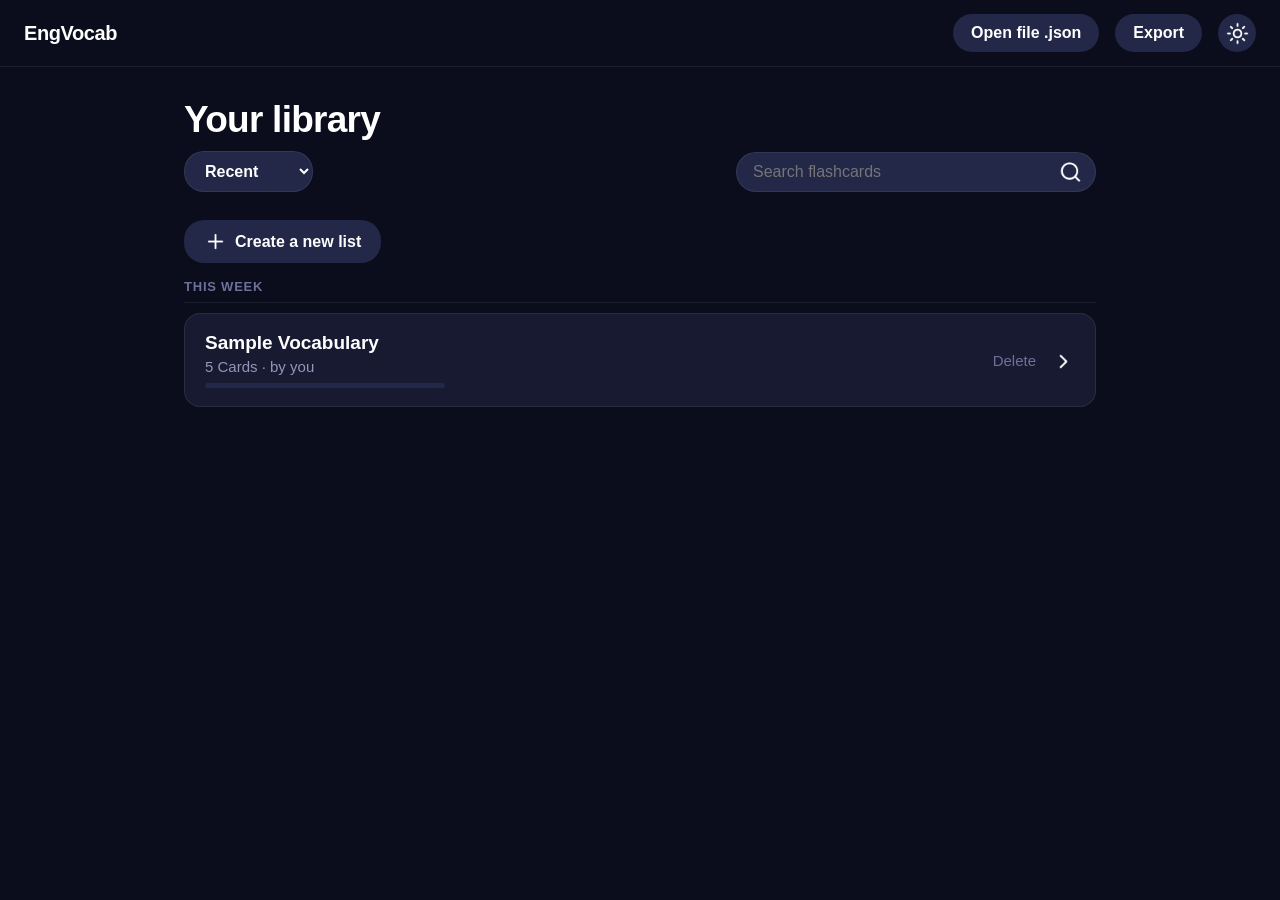
==== index.html @ 564b1016 "no change" ====
<!DOCTYPE html>
<html lang="en">

<head>
    <meta charset="UTF-8">
    <meta name="viewport" content="width=device-width, initial-scale=1.0">
    <link rel="icon" type="image/png" href="./img/icon/icon-512.png">
    <title>EngVocab</title>

    <link rel="preconnect" href="./font/font-times-new-roman.ttf">
    <link rel="preconnect" href="./font/font-times-new-roman.ttf" crossorigin>
    <link href="./font/font-times-new-roman.ttf" rel="stylesheet">

    <link rel="stylesheet" href="style.css">
</head>

<body>

    <div id="app"></div>

    <!-- Core: data, file storage, progress/streak, TTS, shared helpers -->
    <script src="js/state.js"></script>
    <script src="js/theme.js"></script>
    <script src="js/filesync.js"></script>
    <script src="js/progress.js"></script>
    <script src="js/helpers.js"></script>

    <!-- Views: home.js also holds the shared top nav / render dispatcher used by every page -->
    <script src="js/views/home.js"></script>

    <!-- App bootstrap (must load last) -->
    <script>window.DEFAULT_VIEW = 'home';</script>
    <script src="js/main.js"></script>
</body>

</html>
---- style.css ----
:root {
  --bg: #0b0c1c;
  --panel: #171a30;
  --panel-2: #232748;
  --card: #2b2f52;
  --card-2: #333a63;
  --border: rgba(255, 255, 255, 0.08);
  --text: #ffffff;
  --text-dim: #9296b8;
  --text-dim-2: #6d7099;
  --accent: #5b6cf5;
  --accent-2: #4257ff;
  --accent-soft: rgba(91, 108, 245, 0.15);
  --green: #3fce7a;
  --green-dim: rgba(63, 206, 122, 0.15);
  --orange: #ff8a5c;
  --orange-dim: rgba(255, 138, 92, 0.15);
  --red: #ff5c7a;
  --yellow: #ffcf5c;
  --radius: 16px;
  --radius-sm: 10px;
}

/* ---------- Light theme ----------
   Toggled by setting data-theme="light" on <html> (see js/theme.js).
   Same variable names, so every rule elsewhere in this file that
   already uses var(--xxx) automatically re-themes with no other change. */
:root[data-theme="light"] {
  --bg: #f5f6fb;
  --panel: #ffffff;
  --panel-2: #eef0f8;
  --card: #ffffff;
  --card-2: #eef0f8;
  --border: rgba(20, 20, 40, 0.1);
  --text: #16182e;
  --text-dim: #5b5f7d;
  --text-dim-2: #82869e;
  --accent: #4257ff;
  --accent-2: #3346e6;
  --accent-soft: rgba(66, 87, 255, 0.1);
  --green: #1fa864;
  --green-dim: rgba(31, 168, 100, 0.12);
  --orange: #e2661f;
  --orange-dim: rgba(226, 102, 31, 0.12);
  --red: #e0304f;
  --yellow: #b98a00;
}
.theme-icon {
  width: 23px;
  height: 23px;
  object-fit: contain;
  vertical-align: middle;
}

/* Light theme: most icons in img/ are plain white PNGs (fine on the
   dark background) — invert them to a dark color so they stay visible
   on the light theme's light background. Icons that already carry
   their own color (like moon.png) get the "theme-icon-color" class
   instead, so they're skipped and keep their original color. */
:root[data-theme="light"] .theme-icon:not(.theme-icon-color) {
  filter: invert(1) brightness(0.2);
}

* {
  box-sizing: border-box;
}

html,
body {
  height: 100%;
}

body {
  margin: 0;
  background: var(--bg);
  color: var(--text);
  font-family: 'Be Vietnam Pro', -apple-system, BlinkMacSystemFont, 'Segoe UI', Roboto, Helvetica, Arial, sans-serif;
  -webkit-font-smoothing: antialiased;
  transition: background-color .2s ease, color .2s ease;
}

button {
  font-family: inherit;
}

.hidden {
  display: none !important;
}

::selection {
  background: var(--accent);
  color: #fff;
}

/* ---------- Top nav ---------- */
.topnav {
  display: flex;
  align-items: center;
  gap: 16px;
  padding: 14px 24px;
  border-bottom: 1px solid var(--border);
  background: var(--bg);
  position: sticky;
  top: 0;
  z-index: 20;
}

.topnav .brand {
  display: flex;
  align-items: center;
  gap: 10px;
  font-weight: 800;
  font-size: 20px;
  letter-spacing: -0.02em;
  cursor: pointer;
  user-select: none;
}

.brand-badge {
  width: 32px;
  height: 32px;
  border-radius: 9px;
  background: linear-gradient(135deg, var(--accent), #8b5cf6);
  display: flex;
  align-items: center;
  justify-content: center;
  font-size: 18px;
}

.topnav .spacer {
  flex: 1;
}

.icon-btn {
  width: 38px;
  height: 38px;
  border-radius: 50%;
  display: flex;
  align-items: center;
  justify-content: center;
  background: var(--panel-2);
  color: var(--text);
  border: none;
  /* background:transparent;border:none;color:var(--text); */
  cursor: pointer;
  font-size: 20px;
}
/* Nút "+ Create a new list" cần giãn theo chữ, không phải hình tròn cố định */
.icon-btn.wide {
  width: auto;
  height: auto;
  border-radius: 20px;
  padding: 10px 20px;
  white-space: nowrap;
  gap: 8px;
  font-weight: 700;
  font-size: 16px;
}

.icon-btn:hover {
  background: var(--panel-2);
}

.icon-btn-row {
  display: flex;
  gap: 8px;
  align-items: center;
}

.round-btn {
  background: var(--panel);
  border: 1px solid var(--border);
  font-size: 18px;
}

.round-btn:hover {
  background: var(--panel-2);
}

.dropdown-menu {
  position: absolute;
  top: 46px;
  right: 0;
  background: var(--panel-2);
  border: 1px solid var(--border);
  border-radius: 14px;
  padding: 8px;
  min-width: 200px;
  z-index: 50;
  box-shadow: 0 10px 30px rgba(0, 0, 0, 0.4);
}

.dropdown-menu button {
  display: flex;
  align-items: center;
  gap: 10px;
  width: 100%;
  text-align: left;
  background: none;
  border: none;
  color: var(--text);
  padding: 10px 12px;
  border-radius: 10px;
  cursor: pointer;
  font-size: 16px;
  font-weight: 600;
}

.dropdown-menu button:hover {
  background: var(--card-2);
}

.dropdown-menu button.danger {
  color: var(--red);
}

.mastered-tag {
  font-size: 12px;
  font-weight: 700;
  color: var(--green);
  background: var(--green-dim);
  padding: 2px 8px;
  border-radius: 99px;
  margin-left: 8px;
  vertical-align: middle;
}

.btn-primary {
  background: var(--accent);
  color: #fff;
  border: none;
  padding: 10px 18px;
  border-radius: 20px;
  font-weight: 700;
  cursor: pointer;
  font-size: 16px;
}

.btn-primary:hover {
  background: var(--accent-2);
}

.btn-ghost {
  background: var(--panel-2);
  color: var(--text);
  border: none;
  padding: 10px 18px;
  border-radius: 20px;
  font-weight: 700;
  cursor: pointer;
  font-size: 16px;
}

.btn-ghost:hover {
  background: var(--card-2);
}

/* ---------- Layout ---------- */
.page {
  max-width: 960px;
  margin: 0 auto;
  padding: 32px 24px 80px;
}

.crumb {
  color: var(--text-dim);
  font-size: 16px;
  display: flex;
  align-items: center;
  gap: 6px;
  margin-bottom: 10px;
}

.crumb a {
  color: var(--text-dim);
  text-decoration: none;
  cursor: pointer;
}

.crumb a:hover {
  color: var(--text);
}

h1.set-title {
  font-size: 37px;
  font-weight: 800;
  letter-spacing: -0.02em;
  margin: 0 0 24px;
}

/* ---------- Home: set list ---------- */
.empty-state {
  text-align: center;
  padding: 80px 20px;
  color: var(--text-dim);
}

.empty-state .big {
  font-size: 24px;
  font-weight: 800;
  color: var(--text);
  margin-bottom: 8px;
}

.set-grid {
  display: flex;
  flex-direction: column;
  gap: 12px;
}

.set-card {
  background: var(--panel);
  border: 1px solid var(--border);
  border-radius: var(--radius);
  padding: 18px 20px;
  cursor: pointer;
  display: flex;
  align-items: center;
  justify-content: space-between;
  transition: background .15s, transform .15s;
}

.set-card:hover {
  background: var(--panel-2);
  transform: translateY(-1px);
}

.set-card .name {
  font-weight: 700;
  font-size: 19px;
}

.set-card .meta {
  color: var(--text-dim);
  font-size: 15px;
  margin-top: 4px;
}

.set-card .arrow {
  color: var(--text-dim-2);
  font-size: 22px;
}

.set-card .del {
  background: transparent;
  border: none;
  color: var(--text-dim-2);
  font-size: 15px;
  padding: 6px 10px;
  border-radius: 8px;
  cursor: pointer;
}

.set-card .del:hover {
  color: var(--red);
  background: rgba(255, 92, 122, 0.1);
}

.streak-badge {
  background: var(--orange-dim);
  color: var(--orange);
  font-weight: 800;
  font-size: 16px;
  padding: 8px 16px;
  border-radius: 99px;
  white-space: nowrap;
}

.mini-progress {
  height: 5px;
  background: var(--panel-2);
  border-radius: 99px;
  overflow: hidden;
  margin-top: 8px;
  max-width: 240px;
}

.mini-progress-fill {
  height: 100%;
  background: var(--green);
  border-radius: 99px;
}

.mastery-bar-wrap {
  background: var(--panel);
  border: 1px solid var(--border);
  border-radius: 14px;
  padding: 16px 20px;
  margin-bottom: 20px;
}

.mastery-bar-head {
  display: flex;
  justify-content: space-between;
  font-size: 15px;
  color: var(--text-dim);
  font-weight: 700;
  margin-bottom: 10px;
}

.home-toolbar {
  display: flex;
  align-items: center;
  justify-content: space-between;
  gap: 12px;
  margin-bottom: 28px;
  flex-wrap: wrap;
}

.sort-select {
  background: var(--panel-2);
  color: var(--text);
  border: 1px solid var(--border);
  padding: 10px 16px;
  border-radius: 20px;
  font-weight: 700;
  font-size: 16px;
  cursor: pointer;
  outline: none;
}

.search-box {
  position: relative;
  flex: 1;
  max-width: 360px;
  min-width: 200px;
}

.search-box input {
  width: 100%;
  background: var(--panel-2);
  border: 1px solid var(--border);
  color: var(--text);
  padding: 10px 40px 10px 16px;
  border-radius: 20px;
  font-size: 16px;
  outline: none;
}

.search-box input:focus {
  border-color: var(--accent);
}

.search-box .search-icon {
  position: absolute;
  right: 14px;
  top: 50%;
  transform: translateY(-50%);
  color: var(--text-dim);
  pointer-events: none;
}

.set-group {
  margin-bottom: 28px;
}

.set-group-label {
  font-size: 13px;
  font-weight: 800;
  letter-spacing: 0.06em;
  color: var(--text-dim-2);
  margin-bottom: 10px;
  padding-bottom: 8px;
  border-bottom: 1px solid var(--border);
}

/* ---------- Study set overview ---------- */
.action-row {
  display: flex;
  gap: 10px;
  margin-bottom: 24px;
  flex-wrap: wrap;
}

.mode-tabs {
  display: grid;
  grid-template-columns: 1fr 1fr 1fr;
  gap: 10px;
  margin-bottom: 20px;
}

.mode-tab {
  background: var(--panel);
  border: 1px solid var(--border);
  border-radius: 14px;
  padding: 16px;
  display: flex;
  align-items: center;
  justify-content: center;
  gap: 10px;
  font-weight: 700;
  cursor: pointer;
  font-size: 17px;
}

.mode-tab:hover {
  background: var(--panel-2);
}

.mode-tab .ic {
  font-size: 20px;
}

.preview-card {
  background: var(--panel);
  border: 1px solid var(--border);
  border-radius: var(--radius);
  overflow: hidden;
  margin-bottom: 24px;
}

.preview-face {
  min-height: 220px;
  display: flex;
  align-items: center;
  justify-content: center;
  font-size: 31px;
  font-weight: 600;
  padding: 40px 20px;
  text-align: center;
  cursor: pointer;
}

.preview-face.def {
  color: var(--accent);
}

.preview-hint {
  display: flex;
  justify-content: space-between;
  align-items: center;
  padding: 10px 18px;
  color: var(--text-dim);
  font-size: 15px;
}

.preview-footer {
  background: var(--accent-soft);
  color: var(--accent);
  padding: 10px 18px;
  font-size: 15px;
  display: flex;
  align-items: center;
  gap: 8px;
  font-weight: 600;
}

.preview-nav {
  display: flex;
  align-items: center;
  justify-content: center;
  gap: 16px;
  padding: 14px 0;
}

.preview-count {
  color: var(--text-dim);
  font-size: 15px;
  font-weight: 600;
}

kbd {
  background: var(--panel-2);
  border: 1px solid var(--border);
  border-radius: 5px;
  padding: 1px 7px;
  font-size: 13px;
  font-family: inherit;
}

.term-section {
  position: relative;
}

.term-list-header {
  display: flex;
  align-items: center;
  justify-content: space-between;
  margin: 32px 0 14px;
}

.term-list-header h3 {
  margin: 0;
  font-size: 20px;
}

.term-list-header.sticky-bar {
  position: sticky;
  top: 66px;
  z-index: 15;
  background: var(--bg);
  padding: 14px 0;
  margin: 32px 0 14px;
}

.term-row {
  background: var(--panel);
  border: 1px solid var(--border);
  border-radius: 14px;
  padding: 12px 20px 18px;
  margin-bottom: 10px;
}

.term-row-icons {
  display: flex;
  justify-content: flex-end;
  gap: 6px;
  margin-bottom: 6px;
}

.term-row-icons .round-btn.small {
  width: 32px;
  height: 32px;
  font-size: 16px;
}

.term-row-content {
  display: flex;
  gap: 20px;
  align-items: center;
}

.term-row-content .sep {
  width: 1px;
  align-self: stretch;
  background: var(--border);
  flex-shrink: 0;
}

.term-row .t {
  flex: 1;
  font-weight: 700;
  font-size: 18px;
}

.term-row .d {
  flex: 1;
  color: var(--text-dim);
  font-size: 18px;
  position: relative;
}

.term-row .d.hidden-def {
  color: transparent;
  user-select: none;
}

.term-row .d.hidden-def::before {
  content: '';
  position: absolute;
  inset: 0;
  background: var(--panel-2);
  border-radius: 6px;
}

.term-row.editing {
  padding: 16px 20px;
}

.term-edit-input {
  flex: 1;
  background: var(--panel-2);
  border: 1px solid var(--border);
  color: var(--text);
  padding: 10px 12px;
  border-radius: 10px;
  font-size: 17px;
  outline: none;
}

.term-edit-input:focus {
  border-color: var(--accent);
}

/* ---------- Editor ---------- */
.editor-row {
  background: var(--panel);
  border: 1px solid var(--border);
  border-radius: 14px;
  padding: 16px;
  display: flex;
  gap: 14px;
  margin-bottom: 12px;
  align-items: flex-start;
}

.editor-row .num {
  width: 26px;
  height: 26px;
  border-radius: 50%;
  background: var(--panel-2);
  display: flex;
  align-items: center;
  justify-content: center;
  font-size: 13px;
  color: var(--text-dim);
  margin-top: 20px;
  flex-shrink: 0;
}

.editor-row input {
  flex: 1;
  background: var(--panel-2);
  border: 1px solid transparent;
  color: var(--text);
  padding: 12px 14px;
  border-radius: 10px;
  font-size: 17px;
  outline: none;
}

.editor-row input:focus {
  border-color: var(--accent);
}

.editor-row .rm {
  background: transparent;
  border: none;
  color: var(--text-dim-2);
  cursor: pointer;
  font-size: 20px;
  width: 30px;
  height: 30px;
  flex-shrink: 0;
  border-radius: 8px;
  margin-top: 14px;
  display: flex;
  align-items: center;
  justify-content: center;
}

.editor-row .rm:hover {
  color: var(--red);
  background: rgba(255, 92, 122, 0.1);
}

.field-label {
  font-size: 12px;
  color: var(--text-dim-2);
  text-transform: uppercase;
  letter-spacing: .04em;
  margin-bottom: 4px;
  display: block;
}

.editor-col {
  display: flex;
  flex-direction: column;
  flex: 1;
}

.def-suggestion {
  min-height: 20px;
  margin-top: 4px;
}
.sugg-chip {
  display: inline-block;
  font-size: 13px;
  color: var(--accent);
  background: var(--accent-soft);
  border-radius: 8px;
  padding: 4px 10px;
  cursor: pointer;
}
.sugg-chip:hover { filter: brightness(1.1); }
.sugg-chip em { color: var(--text-dim); font-style: normal; }
.sugg-loading, .sugg-error {
  font-size: 13px;
  color: var(--text-dim);
}
.sugg-error { color: var(--red); }

.add-row-btn {
  width: 100%;
  padding: 16px;
  border-radius: 14px;
  border: 1.5px dashed var(--border);
  background: transparent;
  color: var(--text-dim);
  font-weight: 700;
  cursor: pointer;
  font-size: 16px;
  margin-bottom: 20px;
}

.add-row-btn:hover {
  border-color: var(--accent);
  color: var(--accent);
}

textarea.import-box {
  width: 100%;
  min-height: 160px;
  background: var(--panel);
  border: 1px solid var(--border);
  color: var(--text);
  border-radius: 14px;
  padding: 16px;
  font-size: 16px;
  font-family: inherit;
  resize: vertical;
  outline: none;
}

textarea.import-box:focus {
  border-color: var(--accent);
}

.toggle-link {
  color: var(--accent);
  background: none;
  border: none;
  cursor: pointer;
  font-weight: 700;
  font-size: 15px;
  padding: 0;
}

input.title-input {
  width: 100%;
  background: transparent;
  border: none;
  border-bottom: 2px solid var(--border);
  color: var(--text);
  font-size: 35px;
  font-weight: 700;
  padding: 6px 2px;
  outline: none;
  margin-bottom: 24px;
  -webkit-font-smoothing: antialiased;
  -moz-osx-font-smoothing: grayscale;
  text-rendering: optimizeLegibility;
}

input.title-input:focus {
  border-color: var(--accent);
}

.editor-actions {
  display: flex;
  gap: 10px;
  justify-content: flex-end;
  margin-top: 24px;
  padding-top: 20px;
  border-top: 1px solid var(--border);
}

/* ---------- Full-screen study modes ---------- */
.study-screen {
  position: fixed;
  inset: 0;
  background: var(--bg);
  z-index: 100;
  display: flex;
  flex-direction: column;
}

.study-top {
  display: flex;
  align-items: center;
  padding: 16px 24px;
  gap: 16px;
}

.study-top .left {
  display: flex;
  align-items: center;
  gap: 8px;
  font-weight: 800;
  font-size: 18px;
}

.study-top .center {
  flex: 1;
  text-align: center;
  color: var(--text-dim);
  font-size: 15px;
}

.study-top .center .setname {
  font-weight: 700;
  color: var(--text);
  font-size: 16px;
  display: block;
}

.study-top .right {
  display: flex;
  gap: 10px;
  align-items: center;
}

.study-body {
  flex: 1;
  display: flex;
  flex-direction: column;
  align-items: center;
  padding: 0 24px 24px;
  overflow: auto;
}

.study-inner {
  width: 100%;
  max-width: 760px;
}

/* Flashcard mode */
.fc-stats {
  display: flex;
  justify-content: space-between;
  margin-bottom: 14px;
}

.stat-pill {
  display: flex;
  align-items: center;
  gap: 8px;
  font-weight: 700;
  font-size: 16px;
}

.stat-pill .n {
  width: 26px;
  height: 26px;
  border-radius: 50%;
  display: flex;
  align-items: center;
  justify-content: center;
  font-size: 15px;
  border: 1.5px solid currentColor;
}

.stat-orange {
  color: var(--orange);
}

.stat-green {
  color: var(--green);
}

.flip-card {
  position: relative;
  background: var(--panel);
  border: 1px solid var(--border);
  border-radius: var(--radius);
  min-height: 380px;
  display: flex;
  flex-direction: column;
  cursor: pointer;
  user-select: none;
  perspective: 1200px;
  touch-action: pan-y;
  will-change: transform;
}

.flip-card.swipe-yes {
  border-color: var(--green);
  box-shadow: 0 0 0 2px var(--green) inset;
}
.flip-card.swipe-no {
  border-color: var(--red, #e5484d);
  box-shadow: 0 0 0 2px var(--red, #e5484d) inset;
}

.flip-card .fc-head {
  display: flex;
  justify-content: space-between;
  align-items: center;
  padding: 16px 20px;
  color: var(--text-dim);
  font-size: 15px;
}

.flip-card .fc-face {
  flex: 1;
  display: flex;
  align-items: center;
  justify-content: center;
  font-size: 33px;
  font-weight: 600;
  text-align: center;
  padding: 20px 40px;
}

.flip-card .fc-face.def {
  color: var(--accent);
}

.flip-card .fc-foot {
  background: var(--accent-soft);
  color: var(--accent);
  font-weight: 600;
  font-size: 15px;
  padding: 12px 20px;
  display: flex;
  align-items: center;
  justify-content: center;
  gap: 8px;
}

.fc-controls {
  display: flex;
  justify-content: center;
  gap: 20px;
  margin-top: 20px;
}

.fc-circle {
  width: 56px;
  height: 56px;
  border-radius: 50%;
  border: none;
  cursor: pointer;
  display: flex;
  align-items: center;
  justify-content: center;
  font-size: 24px;
  color: #fff;
}

.fc-circle.no {
  background: var(--orange-dim);
  color: var(--orange);
}

.fc-circle.no:hover {
  background: var(--orange);
  color: #fff;
}

.fc-circle.yes {
  background: var(--green-dim);
  color: var(--green);
}

.fc-circle.yes:hover {
  background: var(--green);
  color: #fff;
}

.fc-nav {
  width: 44px;
  height: 44px;
  border-radius: 50%;
  border: 1px solid var(--border);
  background: var(--panel);
  color: var(--text-dim);
  cursor: pointer;
  font-size: 18px;
  display: flex;
  align-items: center;
  justify-content: center;
}

.fc-nav:hover {
  background: var(--panel-2);
  color: var(--text);
}

.fc-bottom-row {
  display: flex;
  justify-content: center;
  align-items: center;
  margin-top: 24px;
}

/* Learn mode */
.progress-track {
  height: 8px;
  background: var(--panel-2);
  border-radius: 99px;
  overflow: hidden;
  flex: 1;
  margin: 0 14px;
}

.progress-fill {
  height: 100%;
  background: var(--accent);
  border-radius: 99px;
  transition: width .3s;
}

.learn-card {
  background: var(--panel);
  border: 1px solid var(--border);
  border-radius: var(--radius);
  padding: 28px;
  margin-bottom: 20px;
}

.learn-label {
  color: var(--text-dim);
  font-size: 15px;
  margin-bottom: 10px;
  display: flex;
  align-items: center;
  gap: 8px;
}

.learn-term {
  font-size: 28px;
  font-weight: 600;
  min-height: 60px;
  margin-bottom: 20px;
}

.choices {
  display: grid;
  grid-template-columns: 1fr 1fr;
  gap: 12px;
}

.choice {
  background: var(--panel);
  border: 1.5px solid var(--border);
  border-radius: 12px;
  padding: 16px 18px;
  text-align: left;
  cursor: pointer;
  font-size: 17px;
  color: var(--text);
  display: flex;
  gap: 12px;
  align-items: flex-start;
}

.choice:hover {
  border-color: var(--accent);
}

.choice .idx {
  color: var(--text-dim-2);
  font-weight: 700;
}

.choice.correct {
  background: var(--green-dim);
  border-color: var(--green);
  color: var(--green);
}

.choice.wrong {
  background: rgba(255, 92, 122, 0.1);
  border-color: var(--red);
  color: var(--red);
}

.written-input {
  width: 100%;
  background: var(--panel-2);
  border: 1.5px solid var(--border);
  color: var(--text);
  padding: 14px 16px;
  border-radius: 12px;
  font-size: 18px;
  outline: none;
}

.written-input:focus {
  border-color: var(--accent);
}

.learn-footer {
  display: flex;
  justify-content: space-between;
  align-items: center;
  margin-top: 14px;
}

.link-btn {
  background: none;
  border: none;
  color: var(--accent);
  cursor: pointer;
  font-weight: 700;
  font-size: 16px;
}

.feedback-banner {
  border-radius: 12px;
  padding: 14px 18px;
  margin-bottom: 16px;
  font-weight: 700;
  display: none;
  align-items: center;
  gap: 10px;
}

.feedback-banner.show {
  display: flex;
}

.feedback-banner.ok {
  background: var(--green-dim);
  color: var(--green);
}

.feedback-banner.bad {
  background: rgba(255, 92, 122, 0.1);
  color: var(--red);
}

.continue-btn {
  margin-top: 10px;
  align-self: flex-end;
}

/* Test mode */
.test-q {
  background: var(--panel);
  border: 1px solid var(--border);
  border-radius: var(--radius);
  padding: 24px;
  margin-bottom: 18px;
}

.test-q .qn {
  color: var(--text-dim);
  font-size: 15px;
  margin-bottom: 8px;
}

.test-q .qterm {
  font-size: 22px;
  font-weight: 700;
  margin-bottom: 16px;
}

.tf-row {
  display: flex;
  gap: 12px;
}

.tf-choice {
  flex: 1;
  text-align: center;
  padding: 14px;
  border-radius: 10px;
  border: 1.5px solid var(--border);
  background: var(--panel-2);
  cursor: pointer;
  font-weight: 700;
}

.tf-choice.sel {
  border-color: var(--accent);
  background: var(--accent-soft);
  color: var(--accent);
}

.test-q .review-tag {
  font-size: 13px;
  font-weight: 700;
  padding: 3px 10px;
  border-radius: 99px;
  margin-left: 8px;
}

.review-tag.correct {
  background: var(--green-dim);
  color: var(--green);
}

.review-tag.wrong {
  background: rgba(255, 92, 122, 0.1);
  color: var(--red);
}

/* Modal */
.modal-overlay {
  position: fixed;
  inset: 0;
  background: rgba(4, 5, 15, 0.7);
  z-index: 200;
  display: flex;
  align-items: center;
  justify-content: center;
  padding: 20px;
}

.modal {
  background: var(--panel);
  border: 1px solid var(--border);
  border-radius: 20px;
  width: 100%;
  max-width: 520px;
  max-height: 88vh;
  overflow-y: auto;
  padding: 28px;
}

.modal h2 {
  margin: 0 0 20px;
  font-size: 26px;
}

.modal-row {
  background: var(--panel-2);
  border-radius: 14px;
  padding: 16px 18px;
  margin-bottom: 12px;
  display: flex;
  align-items: center;
  justify-content: space-between;
  font-weight: 700;
}

.switch {
  width: 42px;
  height: 24px;
  background: var(--card-2);
  border-radius: 99px;
  position: relative;
  cursor: pointer;
  flex-shrink: 0;
  border: none;
}

.switch.on {
  background: var(--accent);
}

.switch .knob {
  position: absolute;
  top: 3px;
  left: 3px;
  width: 18px;
  height: 18px;
  border-radius: 50%;
  background: #fff;
  transition: left .15s;
}

.switch.on .knob {
  left: 21px;
}

.num-input {
  width: 70px;
  background: var(--panel-2);
  border: 1px solid var(--border);
  color: var(--text);
  padding: 10px 12px;
  border-radius: 10px;
  text-align: center;
  font-weight: 700;
  outline: none;
}

.modal-actions {
  display: flex;
  justify-content: flex-end;
  gap: 10px;
  margin-top: 20px;
}

.modal-close {
  position: absolute;
  top: 20px;
  right: 20px;
  background: var(--panel-2);
  border: none;
  color: var(--text);
  width: 32px;
  height: 32px;
  border-radius: 50%;
  cursor: pointer;
  font-size: 18px;
}

.modal-sep {
  border: none;
  border-top: 1px solid var(--border);
  margin: 16px 0;
}

.modal-row-link {
  color: var(--accent);
  font-weight: 700;
  font-size: 16px;
  display: inline-flex;
  align-items: center;
  gap: 4px;
}

.modal-subpanel {
  background: var(--panel);
  border: 1px solid var(--border);
  border-radius: 12px;
  padding: 4px 12px;
  margin: -4px 0 12px;
}

.select-input {
  background: var(--panel-2);
  border: 1px solid var(--border);
  color: var(--text);
  padding: 8px 12px;
  border-radius: 10px;
  font-weight: 600;
  outline: none;
  cursor: pointer;
}

.modal-footer-row {
  display: flex;
  justify-content: space-between;
  align-items: center;
  margin-top: 20px;
}

.pill-row {
  display: flex;
  gap: 10px;
  margin-bottom: 18px;
  flex-wrap: wrap;
}

.pill-toggle {
  flex: 1;
  min-width: 110px;
  background: var(--panel-2);
  border: 1.5px solid var(--border);
  color: var(--text-dim);
  padding: 12px 16px;
  border-radius: 99px;
  font-weight: 700;
  cursor: pointer;
  text-align: center;
  display: flex;
  align-items: center;
  justify-content: center;
  gap: 8px;
}

.pill-toggle.on {
  background: var(--accent-soft);
  border-color: var(--accent);
  color: var(--accent);
}

.pill-toggle.disabled {
  opacity: 0.4;
  cursor: not-allowed;
}

.accordion-row {
  background: var(--panel-2);
  border-radius: 14px;
  padding: 16px 18px;
  margin-bottom: 12px;
  display: flex;
  align-items: center;
  justify-content: space-between;
  font-weight: 700;
  cursor: pointer;
}

.accordion-row .chev {
  transition: transform .15s;
  display: inline-block;
  color: var(--text-dim);
}

.accordion-row .chev.open {
  transform: rotate(180deg);
}

.accordion-panel {
  background: var(--panel);
  border: 1px solid var(--border);
  border-radius: 12px;
  padding: 4px 12px;
  margin: -4px 0 12px;
}

.matching-rows {
  display: flex;
  flex-direction: column;
  gap: 12px;
}

.matching-row {
  display: flex;
  align-items: stretch;
  gap: 16px;
}

.matching-fixed {
  flex: 1;
  background: var(--panel-2);
  border: 1.5px solid var(--border);
  color: var(--text);
  padding: 14px 16px;
  border-radius: 10px;
  font-weight: 700;
  font-size: 17px;
  display: flex;
  align-items: center;
}

.matching-drop {
  flex: 1;
  min-height: 48px;
  border: 1.5px dashed var(--border);
  border-radius: 10px;
  padding: 12px 16px;
  display: flex;
  align-items: center;
  justify-content: space-between;
  gap: 8px;
  color: var(--text-dim);
  transition: border-color .15s, background .15s;
}

.matching-drop.over {
  border-color: var(--accent);
  background: var(--accent-soft);
}

.matching-drop.filled {
  border-style: solid;
  background: var(--card);
  color: var(--text);
  font-weight: 700;
  cursor: pointer;
}

.matching-drop.filled.correct {
  border-color: var(--green);
  background: var(--green-dim);
  color: var(--green);
}

.matching-drop.filled.wrong {
  border-color: var(--red);
  background: var(--red);
  background: rgba(255, 92, 122, 0.12);
  color: var(--red);
}

.matching-drop .remove-x {
  color: var(--text-dim);
  font-weight: 800;
  cursor: pointer;
  padding: 0 2px;
}

.matching-bank-label {
  font-size: 13px;
  color: var(--text-dim-2);
  text-transform: uppercase;
  letter-spacing: .04em;
  margin: 20px 0 10px;
}

.matching-bank {
  display: flex;
  flex-wrap: wrap;
  gap: 10px;
}

.matching-chip {
  background: var(--panel-2);
  border: 1.5px solid var(--border);
  color: var(--text);
  padding: 10px 16px;
  border-radius: 10px;
  cursor: grab;
  font-weight: 600;
  font-size: 16px;
  user-select: none;
}

.matching-chip.picked {
  border-color: var(--accent);
  background: var(--accent-soft);
  color: var(--accent);
}

.matching-chip.dragging {
  opacity: 0.4;
}

/* Results */
.results-hero {
  text-align: center;
  padding: 40px 20px;
}

.results-score {
  font-size: 59px;
  font-weight: 800;
  margin: 10px 0;
}

.results-sub {
  color: var(--text-dim);
  margin-bottom: 30px;
}

.results-stats {
  display: flex;
  justify-content: center;
  gap: 32px;
  margin-bottom: 30px;
}

.rstat {
  text-align: center;
}

.rstat .n {
  font-size: 31px;
  font-weight: 800;
}

.rstat .l {
  color: var(--text-dim);
  font-size: 15px;
  margin-top: 2px;
}

@media (max-width:640px) {
  .mode-tabs {
    grid-template-columns: 1fr;
  }

  .choices {
    grid-template-columns: 1fr;
  }

  h1.set-title {
    font-size: 28px;
  }

  .page {
    padding: 20px 16px 60px;
  }
}
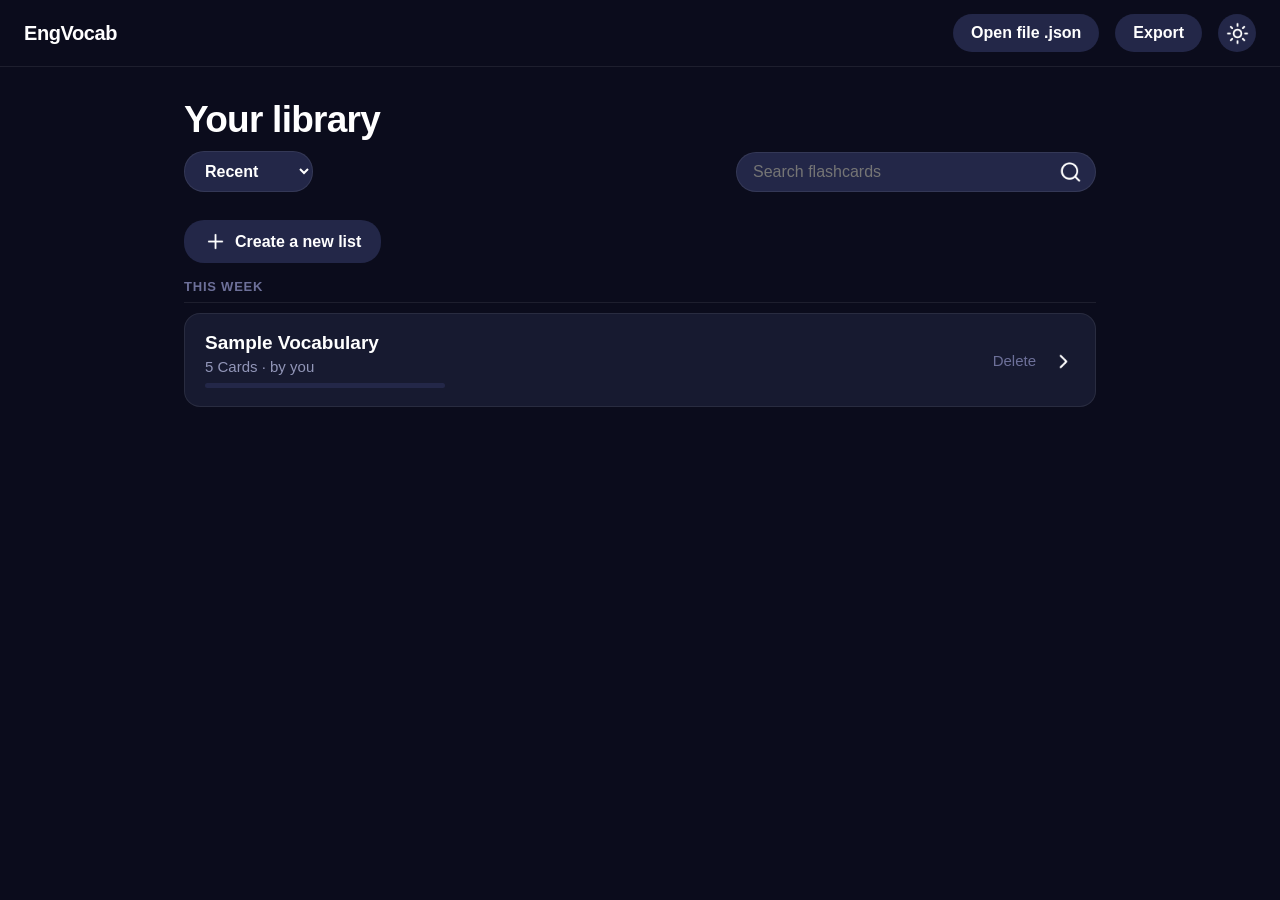
==== commit 1f16196d: "feat: Add PWA offline support and local start scripts" ====
--- a/index.html
+++ b/index.html
@@ -12,6 +12,7 @@
     <link href="./font/font-times-new-roman.ttf" rel="stylesheet">
 
     <link rel="stylesheet" href="style.css">
+    <link rel="manifest" href="./manifest.json">
 </head>
 
 <body>
@@ -33,4 +34,4 @@
     <script src="js/main.js"></script>
 </body>
 
-</html>+</html>
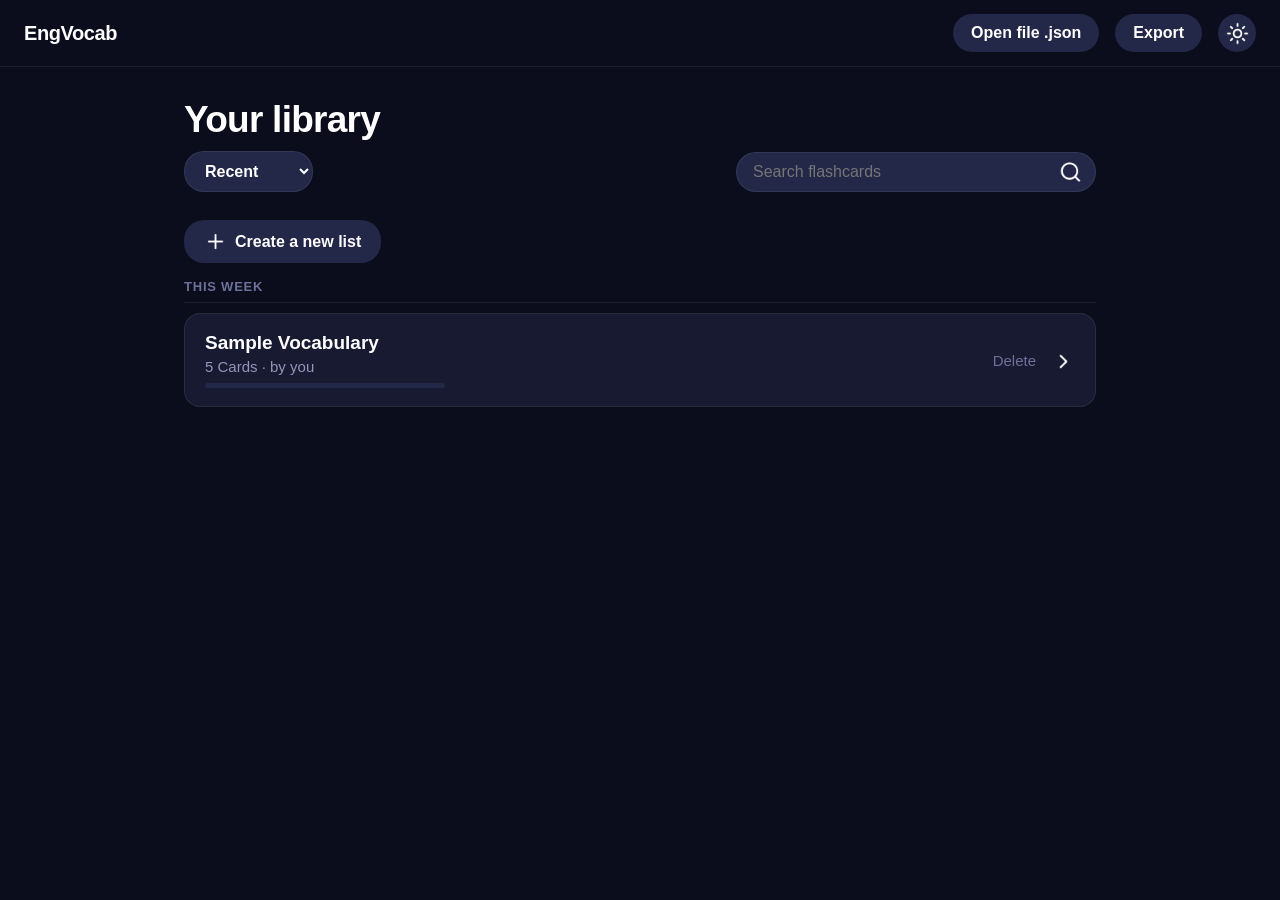
==== commit 660724e6: "fix: preserve progress on edit, offline cache, escaping, Vietnamese grading, import merge - editor k" ====
--- a/index.html
+++ b/index.html
@@ -6,10 +6,6 @@
     <meta name="viewport" content="width=device-width, initial-scale=1.0">
     <link rel="icon" type="image/png" href="./img/icon/icon-512.png">
     <title>EngVocab</title>
-
-    <link rel="preconnect" href="./font/font-times-new-roman.ttf">
-    <link rel="preconnect" href="./font/font-times-new-roman.ttf" crossorigin>
-    <link href="./font/font-times-new-roman.ttf" rel="stylesheet">
 
     <link rel="stylesheet" href="style.css">
     <link rel="manifest" href="./manifest.json">
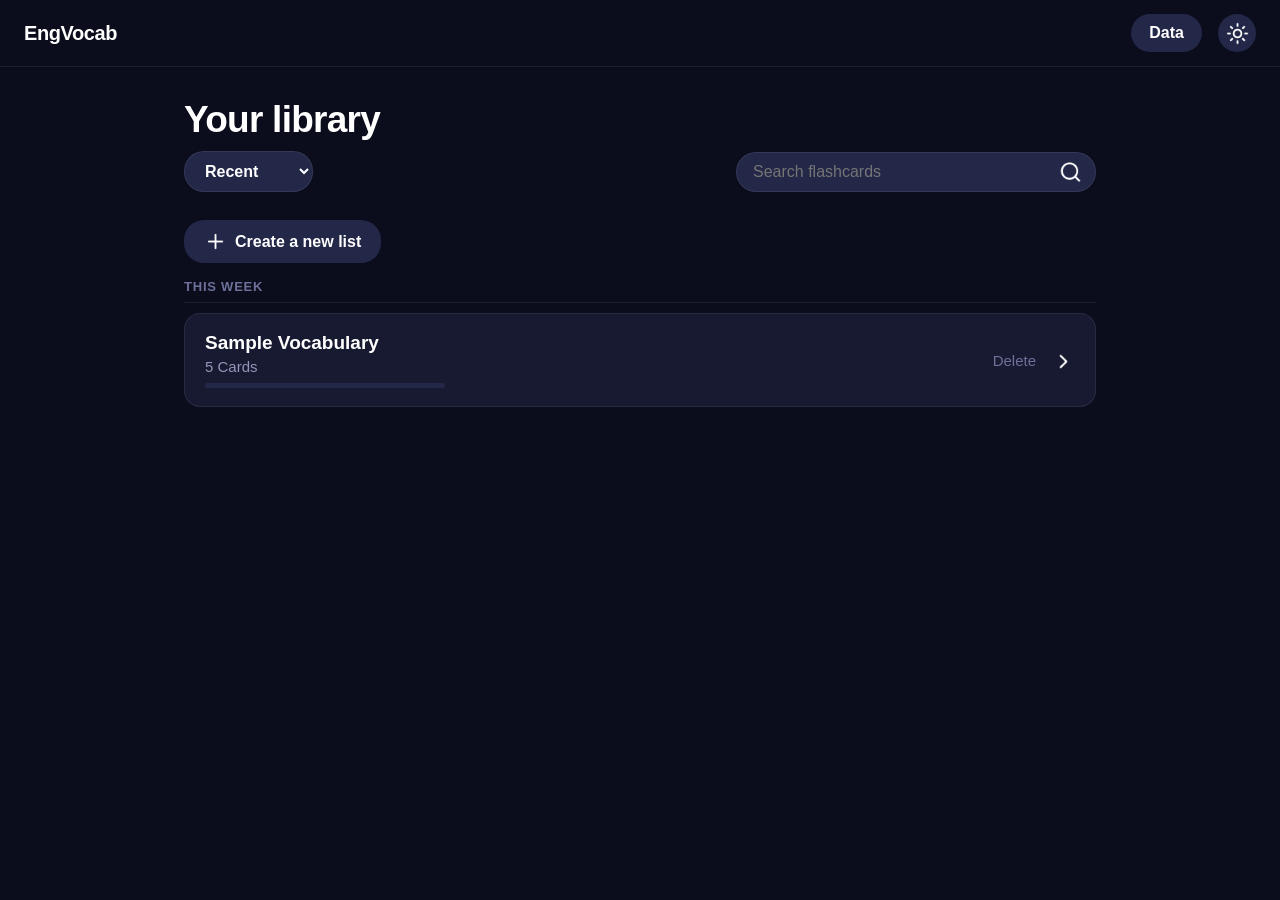
==== commit 9226d443: "feat: spaced repetition, retry missed terms, richer terms, better import, data menu - Leitner-style " ====
--- a/index.html
+++ b/index.html
@@ -22,7 +22,8 @@
     <script src="js/progress.js"></script>
     <script src="js/helpers.js"></script>
 
-    <!-- Views: home.js also holds the shared top nav / render dispatcher used by every page -->
+    <!-- Shared render dispatcher + top nav, then this page's views -->
+    <script src="js/layout.js"></script>
     <script src="js/views/home.js"></script>
 
     <!-- App bootstrap (must load last) -->
--- a/style.css
+++ b/style.css
@@ -1638,4 +1638,306 @@
   .page {
     padding: 20px 16px 60px;
   }
-}+}
+/* =========================================================
+   Spaced repetition, extra term fields, data menu, import
+========================================================= */
+.preview-face,
+.flip-card .fc-face {
+  flex-direction: column;
+  gap: 10px;
+}
+
+.face-meta,
+.t-meta {
+  display: flex;
+  flex-wrap: wrap;
+  align-items: center;
+  gap: 8px;
+  font-size: 15px;
+  font-weight: 400;
+  color: var(--text-dim);
+}
+
+.t-meta {
+  margin-top: 4px;
+}
+
+.pos-tag {
+  font-size: 13px;
+  font-weight: 700;
+  font-style: italic;
+  color: var(--accent);
+  background: var(--accent-soft);
+  padding: 2px 8px;
+  border-radius: 99px;
+}
+
+.phonetic {
+  font-family: 'Segoe UI', 'Lucida Sans Unicode', 'Arial Unicode MS', sans-serif;
+}
+
+.face-example,
+.d-example,
+.feedback-example {
+  font-size: 16px;
+  font-weight: 400;
+  font-style: italic;
+  color: var(--text-dim);
+}
+
+.d-example {
+  margin-top: 4px;
+  font-size: 15px;
+}
+
+.feedback-banner.show:has(.feedback-example) {
+  flex-wrap: wrap;
+}
+
+.feedback-example {
+  flex-basis: 100%;
+}
+
+.due-tag {
+  color: var(--orange);
+  font-weight: 700;
+}
+
+.due-banner {
+  background: var(--orange-dim);
+  color: var(--text);
+  border-radius: 12px;
+  padding: 12px 16px;
+  margin-bottom: 16px;
+}
+
+.review-due-btn,
+.retry-missed-btn {
+  display: inline-flex;
+  align-items: center;
+  gap: 8px;
+}
+
+.review-due-btn {
+  width: 100%;
+  justify-content: center;
+  margin-bottom: 16px;
+  padding: 14px 18px;
+  border-radius: 14px;
+  border: 1px solid var(--orange);
+  background: var(--orange-dim);
+  color: var(--text);
+  font-size: 16px;
+  font-weight: 700;
+  cursor: pointer;
+}
+
+.review-due-btn:hover {
+  filter: brightness(1.1);
+}
+
+.kbd-hint {
+  margin-top: 14px;
+  text-align: center;
+  color: var(--text-dim-2);
+  font-size: 13px;
+}
+
+/* editor: main fields + optional extra fields */
+.editor-fields {
+  flex: 1;
+  min-width: 0;
+  display: flex;
+  flex-direction: column;
+  gap: 8px;
+}
+
+.editor-main,
+.editor-extra {
+  display: flex;
+  gap: 14px;
+}
+
+.editor-extra {
+  display: none;
+}
+
+.editor-row.show-extra .editor-extra {
+  display: flex;
+}
+
+.editor-row.show-extra .extra-toggle {
+  display: none;
+}
+
+.editor-col.extra-small {
+  flex: 0 0 150px;
+}
+
+.editor-extra input {
+  font-size: 15px;
+  padding: 9px 12px;
+}
+
+.extra-toggle {
+  align-self: flex-start;
+  background: none;
+  border: none;
+  padding: 2px 0;
+  color: var(--text-dim-2);
+  font-size: 13px;
+  cursor: pointer;
+}
+
+.extra-toggle:hover {
+  color: var(--accent);
+}
+
+.import-option {
+  display: flex;
+  align-items: center;
+  gap: 8px;
+  margin-top: 10px;
+  color: var(--text-dim);
+  font-size: 14px;
+  cursor: pointer;
+}
+
+.import-actions,
+.modal-btn-row {
+  display: flex;
+  flex-wrap: wrap;
+  gap: 10px;
+  margin-top: 10px;
+}
+
+.import-status {
+  margin-top: 8px;
+  color: var(--text-dim);
+  font-size: 14px;
+}
+
+.import-status.floating {
+  position: fixed;
+  left: 50%;
+  bottom: 20px;
+  transform: translateX(-50%);
+  z-index: 60;
+  background: var(--panel-2);
+  color: var(--text);
+  border: 1px solid var(--border);
+  border-radius: 12px;
+  padding: 10px 16px;
+  box-shadow: 0 8px 24px rgba(0, 0, 0, .3);
+  max-width: calc(100% - 32px);
+}
+
+.modal-subtitle {
+  font-size: 16px;
+  margin: 20px 0 4px;
+}
+
+.modal-hint {
+  margin: 0 0 6px;
+  color: var(--text-dim);
+  font-size: 14px;
+  line-height: 1.5;
+}
+
+.nav-file {
+  max-width: 220px;
+  overflow: hidden;
+  text-overflow: ellipsis;
+  white-space: nowrap;
+}
+
+/* ---------- Phone layout ---------- */
+@media (max-width:640px) {
+  .topnav {
+    gap: 8px;
+    padding: 10px 12px;
+  }
+
+  .topnav .brand {
+    font-size: 17px;
+  }
+
+  .topnav .btn-ghost,
+  .topnav .btn-primary {
+    padding: 8px 10px;
+    font-size: 14px;
+  }
+
+  .nav-file {
+    max-width: 110px;
+  }
+
+  .editor-row {
+    padding: 12px;
+    gap: 10px;
+  }
+
+  .editor-row .num {
+    display: none;
+  }
+
+  .editor-main,
+  .editor-extra {
+    flex-direction: column;
+    gap: 8px;
+  }
+
+  .editor-col.extra-small {
+    flex-basis: auto;
+  }
+
+  .term-row {
+    padding: 10px 14px 14px;
+  }
+
+  .term-row-content {
+    flex-direction: column;
+    align-items: stretch;
+    gap: 6px;
+  }
+
+  .term-row-content .sep {
+    width: auto;
+    height: 1px;
+  }
+
+  .term-row .t,
+  .term-row .d {
+    font-size: 16px;
+  }
+
+  .preview-face {
+    min-height: 180px;
+    font-size: 26px;
+    padding: 28px 16px;
+  }
+
+  .flip-card .fc-face {
+    font-size: 26px;
+    padding: 16px 18px;
+  }
+
+  .results-score {
+    font-size: 44px;
+  }
+
+  .results-stats {
+    gap: 20px;
+  }
+
+  .modal {
+    padding: 20px 16px;
+  }
+
+  .kbd-hint,
+  .preview-footer,
+  .flip-card .fc-foot {
+    display: none;
+  }
+}
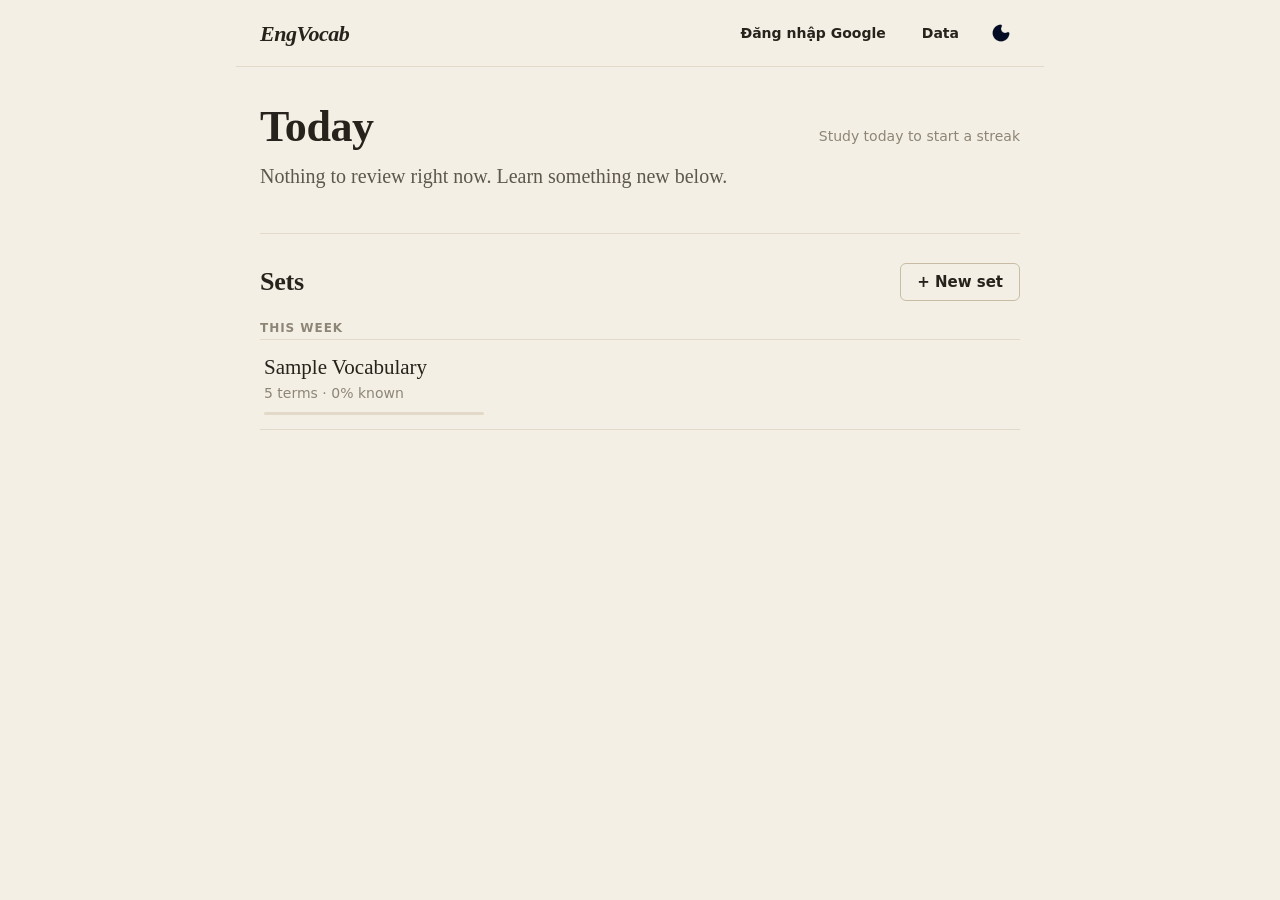
==== commit 2a86c204: "feat(ui): Google sign-in, autosave toggle, sync status and Save now in top nav" ====
--- a/index.html
+++ b/index.html
@@ -19,6 +19,8 @@
     <script src="js/state.js"></script>
     <script src="js/theme.js"></script>
     <script src="js/filesync.js"></script>
+    <script src="js/drivesync.js"></script>
+    <script src="https://accounts.google.com/gsi/client" async defer></script>
     <script src="js/progress.js"></script>
     <script src="js/helpers.js"></script>
 
--- a/style.css
+++ b/style.css
@@ -1,1943 +1,1107 @@
+/* =========================================================
+   EngVocab — "paper notebook" theme
+   Warm paper, ink text, one pen-red accent, hairline rules
+   instead of boxed cards. Vocabulary is set in a serif, UI
+   chrome in the system sans. Flashcards look like ruled
+   index cards.
+
+   Light ("paper") is the base; :root[data-theme="dark"]
+   swaps the same tokens for a night-desk palette.
+   Icons in img/icon are white PNGs: tinted via filter below.
+========================================================= */
 :root {
-  --bg: #0b0c1c;
-  --panel: #171a30;
-  --panel-2: #232748;
-  --card: #2b2f52;
-  --card-2: #333a63;
-  --border: rgba(255, 255, 255, 0.08);
-  --text: #ffffff;
-  --text-dim: #9296b8;
-  --text-dim-2: #6d7099;
-  --accent: #5b6cf5;
-  --accent-2: #4257ff;
-  --accent-soft: rgba(91, 108, 245, 0.15);
-  --green: #3fce7a;
-  --green-dim: rgba(63, 206, 122, 0.15);
-  --orange: #ff8a5c;
-  --orange-dim: rgba(255, 138, 92, 0.15);
-  --red: #ff5c7a;
-  --yellow: #ffcf5c;
-  --radius: 16px;
-  --radius-sm: 10px;
-}
-
-/* ---------- Light theme ----------
-   Toggled by setting data-theme="light" on <html> (see js/theme.js).
-   Same variable names, so every rule elsewhere in this file that
-   already uses var(--xxx) automatically re-themes with no other change. */
-:root[data-theme="light"] {
-  --bg: #f5f6fb;
-  --panel: #ffffff;
-  --panel-2: #eef0f8;
-  --card: #ffffff;
-  --card-2: #eef0f8;
-  --border: rgba(20, 20, 40, 0.1);
-  --text: #16182e;
-  --text-dim: #5b5f7d;
-  --text-dim-2: #82869e;
-  --accent: #4257ff;
-  --accent-2: #3346e6;
-  --accent-soft: rgba(66, 87, 255, 0.1);
-  --green: #1fa864;
-  --green-dim: rgba(31, 168, 100, 0.12);
-  --orange: #e2661f;
-  --orange-dim: rgba(226, 102, 31, 0.12);
-  --red: #e0304f;
-  --yellow: #b98a00;
-}
-.theme-icon {
-  width: 23px;
-  height: 23px;
-  object-fit: contain;
-  vertical-align: middle;
-}
-
-/* Light theme: most icons in img/ are plain white PNGs (fine on the
-   dark background) — invert them to a dark color so they stay visible
-   on the light theme's light background. Icons that already carry
-   their own color (like moon.png) get the "theme-icon-color" class
-   instead, so they're skipped and keep their original color. */
-:root[data-theme="light"] .theme-icon:not(.theme-icon-color) {
-  filter: invert(1) brightness(0.2);
-}
-
-* {
-  box-sizing: border-box;
-}
-
-html,
-body {
-  height: 100%;
-}
+  --bg: #f4efe4;
+  --paper: #fbf8f1;
+  --paper-2: #efe8da;
+  --ink: #26221c;
+  --ink-2: #5e574b;
+  --ink-3: #8d8576;
+  --rule: #e2d9c8;
+  --rule-strong: #c9bca5;
+  --accent: #b23a1e;
+  --accent-ink: #fbf8f1;
+  --accent-soft: rgba(178, 58, 30, 0.09);
+  --good: #3c7448;
+  --good-soft: rgba(60, 116, 72, 0.11);
+  --bad: #b3261e;
+  --bad-soft: rgba(179, 38, 30, 0.09);
+  --mark: #f2df8c;
+  --card-margin: rgba(178, 58, 30, 0.35);
+  --shadow: 0 1px 2px rgba(60, 45, 20, 0.06), 0 6px 18px rgba(60, 45, 20, 0.07);
+
+  --serif: 'Iowan Old Style', 'Palatino Linotype', Palatino, 'Book Antiqua', Georgia, serif;
+  --sans: system-ui, -apple-system, 'Segoe UI', Roboto, 'Helvetica Neue', Arial, sans-serif;
+  --radius: 6px;
+  --page: 760px;
+
+  color-scheme: light;
+}
+
+:root[data-theme="dark"] {
+  --bg: #1b1915;
+  --paper: #23201b;
+  --paper-2: #2c2822;
+  --ink: #f3efe7;
+  --ink-2: #d2ccc1;
+  --ink-3: #a59e92;
+  --rule: #38342e;
+  --rule-strong: #4e4840;
+  --accent: #e2805c;
+  --accent-ink: #1b1915;
+  --accent-soft: rgba(226, 128, 92, 0.12);
+  --good: #86bd90;
+  --good-soft: rgba(134, 189, 144, 0.13);
+  --bad: #ee8274;
+  --bad-soft: rgba(238, 130, 116, 0.12);
+  --mark: rgba(236, 200, 90, 0.28);
+  --card-margin: rgba(226, 128, 92, 0.3);
+  --shadow: 0 1px 2px rgba(0, 0, 0, 0.3), 0 8px 24px rgba(0, 0, 0, 0.25);
+
+  color-scheme: dark;
+}
+
+/* ---------- Base ---------- */
+* { box-sizing: border-box; }
+
+html { -webkit-text-size-adjust: 100%; }
 
 body {
   margin: 0;
   background: var(--bg);
-  color: var(--text);
-  font-family: 'Be Vietnam Pro', -apple-system, BlinkMacSystemFont, 'Segoe UI', Roboto, Helvetica, Arial, sans-serif;
+  color: var(--ink);
+  font-family: var(--sans);
+  font-size: 16px;
+  line-height: 1.5;
   -webkit-font-smoothing: antialiased;
-  transition: background-color .2s ease, color .2s ease;
-}
-
-button {
-  font-family: inherit;
-}
-
-.hidden {
-  display: none !important;
-}
-
-::selection {
-  background: var(--accent);
-  color: #fff;
-}
+}
+
+button, input, select, textarea { font: inherit; color: inherit; }
+button { cursor: pointer; }
+a { color: var(--accent); cursor: pointer; text-decoration: none; }
+a:hover { text-decoration: underline; }
+h1, h2, h3 { font-family: var(--serif); font-weight: 600; letter-spacing: -0.01em; }
+hr { border: 0; border-top: 1px solid var(--rule); }
+
+.hidden { display: none !important; }
+
+::selection { background: var(--mark); color: var(--ink); }
+
+:focus-visible { outline: 2px solid var(--accent); outline-offset: 2px; }
+
+kbd {
+  font-family: var(--sans);
+  font-size: 12px;
+  padding: 1px 6px;
+  border: 1px solid var(--rule-strong);
+  border-bottom-width: 2px;
+  border-radius: 4px;
+  background: var(--paper);
+  color: var(--ink-2);
+}
+
+.theme-icon {
+  width: 20px;
+  height: 20px;
+  object-fit: contain;
+  vertical-align: middle;
+  filter: invert(1) brightness(0.28) sepia(0.25);
+}
+:root[data-theme="dark"] .theme-icon { filter: brightness(0.95); }
+.theme-icon.theme-icon-color { filter: none; }
+
+/* ---------- Buttons ---------- */
+.btn-primary,
+.btn-ghost {
+  display: inline-flex;
+  align-items: center;
+  justify-content: center;
+  gap: 8px;
+  min-height: 38px;
+  padding: 7px 16px;
+  border-radius: var(--radius);
+  font-size: 15px;
+  font-weight: 600;
+  white-space: nowrap;
+  transition: background .15s, border-color .15s, color .15s;
+}
+
+.btn-primary {
+  background: var(--ink);
+  color: var(--paper);
+  border: 1px solid var(--ink);
+}
+.btn-primary:hover { background: var(--accent); border-color: var(--accent); color: var(--accent-ink); }
+.btn-primary .theme-icon { filter: brightness(1.2); }
+:root[data-theme="dark"] .btn-primary .theme-icon { filter: invert(1) brightness(0.2); }
+
+.btn-ghost {
+  background: transparent;
+  color: var(--ink);
+  border: 1px solid var(--rule-strong);
+}
+.btn-ghost:hover { border-color: var(--ink-2); background: var(--paper); }
+.btn-primary:disabled, .btn-ghost:disabled { opacity: .5; cursor: default; }
+
+.link-btn {
+  background: none;
+  border: 0;
+  padding: 6px 2px;
+  color: var(--ink-2);
+  font-size: 15px;
+  font-weight: 600;
+  display: inline-flex;
+  align-items: center;
+  gap: 6px;
+  text-decoration: underline;
+  text-decoration-color: var(--rule-strong);
+  text-underline-offset: 3px;
+}
+.link-btn:hover { color: var(--accent); text-decoration-color: currentColor; }
+.link-btn:disabled { opacity: .4; cursor: default; text-decoration: none; }
+
+.icon-btn {
+  width: 38px;
+  height: 38px;
+  flex-shrink: 0;
+  display: inline-flex;
+  align-items: center;
+  justify-content: center;
+  background: transparent;
+  border: 1px solid transparent;
+  border-radius: var(--radius);
+  padding: 0;
+}
+.icon-btn:hover { background: var(--paper-2); }
+.icon-btn.small { width: 30px; height: 30px; }
+.icon-btn.small .theme-icon { width: 17px; height: 17px; }
+.icon-btn-row { display: flex; gap: 2px; align-items: center; }
 
 /* ---------- Top nav ---------- */
 .topnav {
-  display: flex;
-  align-items: center;
-  gap: 16px;
-  padding: 14px 24px;
-  border-bottom: 1px solid var(--border);
-  background: var(--bg);
   position: sticky;
   top: 0;
   z-index: 20;
-}
-
+  display: flex;
+  align-items: center;
+  gap: 10px;
+  flex-wrap: wrap;
+  max-width: calc(var(--page) + 48px);
+  margin: 0 auto;
+  padding: 14px 24px;
+  background: var(--bg);
+  border-bottom: 1px solid var(--rule);
+}
 .topnav .brand {
-  display: flex;
-  align-items: center;
-  gap: 10px;
-  font-weight: 800;
-  font-size: 20px;
+  font-family: var(--serif);
+  font-size: 22px;
+  font-weight: 700;
+  font-style: italic;
   letter-spacing: -0.02em;
   cursor: pointer;
   user-select: none;
 }
-
-.brand-badge {
+.topnav .spacer { flex: 1; }
+.topnav .btn-ghost { min-height: 34px; padding: 5px 12px; font-size: 14px; border-color: transparent; }
+.topnav .btn-ghost:hover { border-color: var(--rule-strong); }
+.topnav .btn-primary { min-height: 34px; padding: 5px 12px; font-size: 14px; }
+.drive-box { display: flex; align-items: center; gap: 8px; flex-wrap: wrap; justify-content: flex-end; }
+.drive-email { max-width: 160px; overflow: hidden; text-overflow: ellipsis; white-space: nowrap; font-size: 13px; color: var(--ink-3); }
+.drive-toggle { display: inline-flex; align-items: center; gap: 5px; font-size: 13px; color: var(--ink-2); cursor: pointer; user-select: none; white-space: nowrap; }
+.drive-toggle input { accent-color: var(--accent); margin: 0; }
+.drive-status { font-size: 13px; color: var(--good); white-space: nowrap; }
+.drive-status.is-warn { color: var(--bad); }
+
+.nav-file { max-width: 220px; overflow: hidden; text-overflow: ellipsis; color: var(--good) !important; }
+
+/* ---------- Page ---------- */
+.page {
+  max-width: calc(var(--page) + 48px);
+  margin: 0 auto;
+  padding: 36px 24px 80px;
+}
+
+.crumb { font-size: 14px; color: var(--ink-3); margin-bottom: 6px; }
+.crumb a { color: var(--ink-2); }
+.crumb a:hover { color: var(--accent); text-decoration: none; }
+
+h1.set-title {
+  font-size: 40px;
+  line-height: 1.15;
+  margin: 0 0 18px;
+  word-break: break-word;
+}
+
+.empty-state {
+  text-align: center;
+  padding: 56px 20px;
+  color: var(--ink-2);
+  border: 1px dashed var(--rule-strong);
+  border-radius: var(--radius);
+}
+.empty-state .big { font-family: var(--serif); font-size: 24px; color: var(--ink); margin-bottom: 6px; }
+
+/* ---------- Home: Today ---------- */
+.today {
+  padding-bottom: 28px;
+  margin-bottom: 28px;
+  border-bottom: 1px solid var(--rule);
+}
+.today-head { display: flex; align-items: baseline; justify-content: space-between; gap: 16px; flex-wrap: wrap; }
+.today-title { font-size: 44px; margin: 0; line-height: 1.1; }
+.today-streak { color: var(--ink-3); font-size: 14px; }
+.today-lead { font-family: var(--serif); font-size: 20px; color: var(--ink-2); margin: 10px 0 14px; }
+.today-lead strong { color: var(--accent); font-weight: 700; }
+.today-list { list-style: none; margin: 0; padding: 0; border-top: 1px solid var(--rule); }
+.today-list li { border-bottom: 1px solid var(--rule); }
+.today-row {
+  width: 100%;
+  display: flex;
+  align-items: baseline;
+  gap: 12px;
+  padding: 12px 4px;
+  background: none;
+  border: 0;
+  text-align: left;
+}
+.today-set { flex: 1; font-family: var(--serif); font-size: 19px; min-width: 0; overflow: hidden; text-overflow: ellipsis; white-space: nowrap; }
+.today-count { font-weight: 700; color: var(--accent); font-variant-numeric: tabular-nums; }
+.today-go { color: var(--ink-3); font-size: 14px; font-weight: 600; }
+.today-row:hover .today-go, .today-row:hover .today-set { color: var(--accent); }
+
+/* ---------- Home: sets ---------- */
+.section-head { display: flex; align-items: center; justify-content: space-between; gap: 12px; margin-bottom: 12px; }
+.section-title { font-size: 26px; margin: 0; }
+
+.home-toolbar { display: flex; gap: 10px; margin-bottom: 14px; }
+.search-box { position: relative; flex: 1; }
+.search-box .search-icon { position: absolute; left: 11px; top: 50%; transform: translateY(-50%); width: 16px; height: 16px; opacity: .7; }
+.search-box input,
+.sort-select {
+  width: 100%;
+  height: 40px;
+  border: 1px solid var(--rule-strong);
+  border-radius: var(--radius);
+  background: var(--paper);
+  font-size: 15px;
+  outline: none;
+}
+.search-box input { padding: 0 12px 0 34px; }
+.search-box input:focus, .sort-select:focus { border-color: var(--ink-2); }
+.sort-select { width: auto; padding: 0 10px; }
+
+.set-group { margin-bottom: 22px; }
+.set-group-label {
+  font-size: 12px;
+  font-weight: 700;
+  letter-spacing: .08em;
+  text-transform: uppercase;
+  color: var(--ink-3);
+  margin: 18px 0 2px;
+}
+.set-grid { border-top: 1px solid var(--rule); }
+
+.set-card {
+  display: flex;
+  align-items: center;
+  gap: 12px;
+  padding: 14px 4px;
+  border-bottom: 1px solid var(--rule);
+  cursor: pointer;
+}
+.set-card-main { flex: 1; min-width: 0; }
+.set-card .name { font-family: var(--serif); font-size: 21px; line-height: 1.25; }
+.set-card:hover .name { color: var(--accent); }
+.set-card .meta { font-size: 14px; color: var(--ink-3); margin-top: 2px; }
+.due-tag { color: var(--accent); font-weight: 600; }
+.mini-progress { height: 3px; max-width: 220px; margin-top: 8px; background: var(--rule); border-radius: 2px; overflow: hidden; }
+.mini-progress-fill { height: 100%; background: var(--good); }
+.set-card .del {
+  opacity: 0;
   width: 32px;
   height: 32px;
-  border-radius: 9px;
-  background: linear-gradient(135deg, var(--accent), #8b5cf6);
-  display: flex;
+  display: inline-flex;
   align-items: center;
   justify-content: center;
-  font-size: 18px;
-}
-
-.topnav .spacer {
-  flex: 1;
-}
-
-.icon-btn {
-  width: 38px;
-  height: 38px;
-  border-radius: 50%;
-  display: flex;
-  align-items: center;
-  justify-content: center;
-  background: var(--panel-2);
-  color: var(--text);
-  border: none;
-  /* background:transparent;border:none;color:var(--text); */
-  cursor: pointer;
-  font-size: 20px;
-}
-/* Nút "+ Create a new list" cần giãn theo chữ, không phải hình tròn cố định */
-.icon-btn.wide {
-  width: auto;
-  height: auto;
-  border-radius: 20px;
-  padding: 10px 20px;
-  white-space: nowrap;
-  gap: 8px;
-  font-weight: 700;
-  font-size: 16px;
-}
-
-.icon-btn:hover {
-  background: var(--panel-2);
-}
-
-.icon-btn-row {
-  display: flex;
-  gap: 8px;
-  align-items: center;
-}
-
-.round-btn {
-  background: var(--panel);
-  border: 1px solid var(--border);
-  font-size: 18px;
-}
-
-.round-btn:hover {
-  background: var(--panel-2);
-}
-
+  border: 0;
+  border-radius: var(--radius);
+  background: none;
+}
+.set-card .del .theme-icon { width: 15px; height: 15px; }
+.set-card:hover .del { opacity: .55; }
+.set-card .del:hover { opacity: 1; background: var(--bad-soft); }
+@media (hover: none) { .set-card .del { display: none; } }
+
+/* ---------- Detail ---------- */
 .dropdown-menu {
   position: absolute;
-  top: 46px;
   right: 0;
-  background: var(--panel-2);
-  border: 1px solid var(--border);
-  border-radius: 14px;
-  padding: 8px;
-  min-width: 200px;
-  z-index: 50;
-  box-shadow: 0 10px 30px rgba(0, 0, 0, 0.4);
-}
-
+  top: 44px;
+  z-index: 30;
+  min-width: 190px;
+  padding: 6px;
+  background: var(--paper);
+  border: 1px solid var(--rule-strong);
+  border-radius: var(--radius);
+  box-shadow: var(--shadow);
+}
 .dropdown-menu button {
+  width: 100%;
   display: flex;
   align-items: center;
   gap: 10px;
+  padding: 8px 10px;
+  background: none;
+  border: 0;
+  border-radius: 4px;
+  text-align: left;
+  font-size: 15px;
+}
+.dropdown-menu button:hover { background: var(--paper-2); }
+.dropdown-menu button.danger { color: var(--bad); }
+.dropdown-menu .theme-icon { width: 16px; height: 16px; }
+
+.mastery-bar-wrap { margin-bottom: 22px; }
+.mastery-bar-head { display: flex; justify-content: space-between; font-size: 14px; color: var(--ink-3); margin-bottom: 6px; }
+.progress-track { flex: 1; height: 4px; background: var(--rule); border-radius: 2px; overflow: hidden; }
+.progress-fill { height: 100%; background: var(--accent); transition: width .3s; }
+
+/* index card (detail preview + flashcards): plain card stock with a single
+   red rule under the header, like a real index card. No ruled lines, since
+   centred text of mixed sizes can never sit on them. */
+.preview-card,
+.flip-card {
+  position: relative;
+  background: var(--paper);
+  border: 1px solid var(--rule);
+  border-radius: 3px;
+  box-shadow: var(--shadow);
+}
+.preview-card { margin-bottom: 18px; }
+
+.preview-hint,
+.flip-card .fc-head {
+  display: flex;
+  justify-content: space-between;
+  align-items: center;
+  padding: 8px 14px 6px 20px;
+  min-height: 44px;
+  color: var(--ink-3);
+  font-size: 14px;
+  border-bottom: 1px solid var(--card-margin);
+}
+.preview-hint span, .fc-head span[title] { cursor: pointer; opacity: .75; }
+.preview-hint span:hover, .fc-head span[title]:hover { opacity: 1; }
+.preview-hint { justify-content: flex-end; }
+
+.preview-face,
+.flip-card .fc-face {
+  display: flex;
+  flex-direction: column;
+  align-items: center;
+  justify-content: center;
+  gap: 10px;
+  text-align: center;
+  font-family: var(--serif);
+  font-size: 34px;
+  line-height: 1.25;
+  padding: 28px 32px;
+  cursor: pointer;
+  word-break: break-word;
+}
+.preview-face { min-height: 210px; }
+.preview-face.def, .flip-card .fc-face.def { color: var(--accent); font-size: 30px; }
+
+.preview-footer,
+.flip-card .fc-foot {
+  display: flex;
+  align-items: center;
+  justify-content: center;
+  gap: 6px;
+  flex-wrap: wrap;
+  padding: 10px 16px;
+  font-size: 13px;
+  color: var(--ink-3);
+  border-top: 1px solid var(--rule);
+}
+.preview-footer, .preview-nav, .flip-card .fc-foot { background: var(--paper); position: relative; }
+.preview-nav { border-radius: 0 0 3px 3px; }
+.preview-footer .theme-icon, .fc-foot .theme-icon { width: 16px; height: 16px; opacity: .7; }
+
+.preview-nav { display: flex; align-items: center; justify-content: center; gap: 14px; padding: 8px 0 12px; }
+.preview-count { font-size: 14px; color: var(--ink-3); font-variant-numeric: tabular-nums; min-width: 56px; text-align: center; }
+.fc-nav {
+  width: 36px;
+  height: 36px;
+  display: inline-flex;
+  align-items: center;
+  justify-content: center;
+  background: none;
+  border: 1px solid var(--rule-strong);
+  border-radius: 50%;
+}
+.fc-nav:hover { background: var(--paper-2); }
+.fc-nav .theme-icon { width: 16px; height: 16px; }
+
+.face-meta, .t-meta {
+  display: flex;
+  flex-wrap: wrap;
+  align-items: center;
+  justify-content: center;
+  gap: 8px;
+  font-family: var(--sans);
+  font-size: 15px;
+  color: var(--ink-3);
+}
+.t-meta { justify-content: flex-start; margin-top: 2px; font-size: 14px; }
+.pos-tag { font-family: var(--serif); font-style: italic; color: var(--accent); }
+.phonetic { font-family: 'Segoe UI', 'Lucida Sans Unicode', 'Arial Unicode MS', var(--sans); }
+.face-example, .d-example, .feedback-example {
+  font-family: var(--serif);
+  font-style: italic;
+  font-size: 17px;
+  color: var(--ink-2);
+}
+.face-example { max-width: 34em; }
+.d-example { font-size: 15px; margin-top: 3px; }
+
+.review-due-btn {
   width: 100%;
-  text-align: left;
-  background: none;
-  border: none;
-  color: var(--text);
-  padding: 10px 12px;
-  border-radius: 10px;
-  cursor: pointer;
-  font-size: 16px;
-  font-weight: 600;
-}
-
-.dropdown-menu button:hover {
-  background: var(--card-2);
-}
-
-.dropdown-menu button.danger {
-  color: var(--red);
-}
-
-.mastered-tag {
-  font-size: 12px;
-  font-weight: 700;
-  color: var(--green);
-  background: var(--green-dim);
-  padding: 2px 8px;
-  border-radius: 99px;
-  margin-left: 8px;
-  vertical-align: middle;
-}
-
-.btn-primary {
-  background: var(--accent);
-  color: #fff;
-  border: none;
-  padding: 10px 18px;
-  border-radius: 20px;
-  font-weight: 700;
-  cursor: pointer;
-  font-size: 16px;
-}
-
-.btn-primary:hover {
-  background: var(--accent-2);
-}
-
-.btn-ghost {
-  background: var(--panel-2);
-  color: var(--text);
-  border: none;
-  padding: 10px 18px;
-  border-radius: 20px;
-  font-weight: 700;
-  cursor: pointer;
-  font-size: 16px;
-}
-
-.btn-ghost:hover {
-  background: var(--card-2);
-}
-
-/* ---------- Layout ---------- */
-.page {
-  max-width: 960px;
-  margin: 0 auto;
-  padding: 32px 24px 80px;
-}
-
-.crumb {
-  color: var(--text-dim);
-  font-size: 16px;
-  display: flex;
-  align-items: center;
-  gap: 6px;
-  margin-bottom: 10px;
-}
-
-.crumb a {
-  color: var(--text-dim);
-  text-decoration: none;
-  cursor: pointer;
-}
-
-.crumb a:hover {
-  color: var(--text);
-}
-
-h1.set-title {
-  font-size: 37px;
-  font-weight: 800;
-  letter-spacing: -0.02em;
-  margin: 0 0 24px;
-}
-
-/* ---------- Home: set list ---------- */
-.empty-state {
-  text-align: center;
-  padding: 80px 20px;
-  color: var(--text-dim);
-}
-
-.empty-state .big {
-  font-size: 24px;
-  font-weight: 800;
-  color: var(--text);
-  margin-bottom: 8px;
-}
-
-.set-grid {
-  display: flex;
-  flex-direction: column;
-  gap: 12px;
-}
-
-.set-card {
-  background: var(--panel);
-  border: 1px solid var(--border);
-  border-radius: var(--radius);
-  padding: 18px 20px;
-  cursor: pointer;
-  display: flex;
-  align-items: center;
-  justify-content: space-between;
-  transition: background .15s, transform .15s;
-}
-
-.set-card:hover {
-  background: var(--panel-2);
-  transform: translateY(-1px);
-}
-
-.set-card .name {
-  font-weight: 700;
-  font-size: 19px;
-}
-
-.set-card .meta {
-  color: var(--text-dim);
-  font-size: 15px;
-  margin-top: 4px;
-}
-
-.set-card .arrow {
-  color: var(--text-dim-2);
-  font-size: 22px;
-}
-
-.set-card .del {
-  background: transparent;
-  border: none;
-  color: var(--text-dim-2);
-  font-size: 15px;
-  padding: 6px 10px;
-  border-radius: 8px;
-  cursor: pointer;
-}
-
-.set-card .del:hover {
-  color: var(--red);
-  background: rgba(255, 92, 122, 0.1);
-}
-
-.streak-badge {
-  background: var(--orange-dim);
-  color: var(--orange);
-  font-weight: 800;
-  font-size: 16px;
-  padding: 8px 16px;
-  border-radius: 99px;
-  white-space: nowrap;
-}
-
-.mini-progress {
-  height: 5px;
-  background: var(--panel-2);
-  border-radius: 99px;
-  overflow: hidden;
-  margin-top: 8px;
-  max-width: 240px;
-}
-
-.mini-progress-fill {
-  height: 100%;
-  background: var(--green);
-  border-radius: 99px;
-}
-
-.mastery-bar-wrap {
-  background: var(--panel);
-  border: 1px solid var(--border);
-  border-radius: 14px;
-  padding: 16px 20px;
-  margin-bottom: 20px;
-}
-
-.mastery-bar-head {
-  display: flex;
-  justify-content: space-between;
-  font-size: 15px;
-  color: var(--text-dim);
-  font-weight: 700;
-  margin-bottom: 10px;
-}
-
-.home-toolbar {
   display: flex;
   align-items: center;
   justify-content: space-between;
   gap: 12px;
-  margin-bottom: 28px;
-  flex-wrap: wrap;
-}
-
-.sort-select {
-  background: var(--panel-2);
-  color: var(--text);
-  border: 1px solid var(--border);
-  padding: 10px 16px;
-  border-radius: 20px;
-  font-weight: 700;
-  font-size: 16px;
-  cursor: pointer;
-  outline: none;
-}
-
-.search-box {
-  position: relative;
-  flex: 1;
-  max-width: 360px;
-  min-width: 200px;
-}
-
-.search-box input {
-  width: 100%;
-  background: var(--panel-2);
-  border: 1px solid var(--border);
-  color: var(--text);
-  padding: 10px 40px 10px 16px;
-  border-radius: 20px;
-  font-size: 16px;
-  outline: none;
-}
-
-.search-box input:focus {
-  border-color: var(--accent);
-}
-
-.search-box .search-icon {
-  position: absolute;
-  right: 14px;
-  top: 50%;
-  transform: translateY(-50%);
-  color: var(--text-dim);
-  pointer-events: none;
-}
-
-.set-group {
-  margin-bottom: 28px;
-}
-
-.set-group-label {
-  font-size: 13px;
-  font-weight: 800;
-  letter-spacing: 0.06em;
-  color: var(--text-dim-2);
-  margin-bottom: 10px;
-  padding-bottom: 8px;
-  border-bottom: 1px solid var(--border);
-}
-
-/* ---------- Study set overview ---------- */
-.action-row {
-  display: flex;
-  gap: 10px;
-  margin-bottom: 24px;
-  flex-wrap: wrap;
-}
+  margin-bottom: 18px;
+  padding: 14px 18px;
+  background: var(--accent-soft);
+  border: 1px solid var(--accent);
+  border-radius: var(--radius);
+  color: var(--ink);
+  font-family: var(--serif);
+  font-size: 19px;
+  text-align: left;
+}
+.review-due-go { font-family: var(--sans); font-size: 15px; font-weight: 700; color: var(--accent); }
+.review-due-btn:hover { background: var(--accent); color: var(--accent-ink); }
+.review-due-btn:hover .review-due-go { color: var(--accent-ink); }
 
 .mode-tabs {
   display: grid;
-  grid-template-columns: 1fr 1fr 1fr;
-  gap: 10px;
-  margin-bottom: 20px;
-}
-
+  grid-template-columns: repeat(3, 1fr);
+  border: 1px solid var(--rule-strong);
+  border-radius: var(--radius);
+  overflow: hidden;
+  margin-bottom: 8px;
+}
 .mode-tab {
-  background: var(--panel);
-  border: 1px solid var(--border);
-  border-radius: 14px;
-  padding: 16px;
-  display: flex;
-  align-items: center;
-  justify-content: center;
-  gap: 10px;
-  font-weight: 700;
+  padding: 13px 10px;
+  text-align: center;
+  font-weight: 600;
   cursor: pointer;
-  font-size: 17px;
-}
-
-.mode-tab:hover {
-  background: var(--panel-2);
-}
-
-.mode-tab .ic {
-  font-size: 20px;
-}
-
-.preview-card {
-  background: var(--panel);
-  border: 1px solid var(--border);
-  border-radius: var(--radius);
-  overflow: hidden;
-  margin-bottom: 24px;
-}
-
-.preview-face {
-  min-height: 220px;
-  display: flex;
-  align-items: center;
-  justify-content: center;
-  font-size: 31px;
-  font-weight: 600;
-  padding: 40px 20px;
-  text-align: center;
-  cursor: pointer;
-}
-
-.preview-face.def {
-  color: var(--accent);
-}
-
-.preview-hint {
-  display: flex;
+  background: var(--paper);
+}
+.mode-tab + .mode-tab { border-left: 1px solid var(--rule-strong); }
+.mode-tab:hover { background: var(--ink); color: var(--paper); }
+
+.term-section { margin-top: 26px; }
+.term-list-header {
+  display: flex;
+  align-items: center;
   justify-content: space-between;
-  align-items: center;
-  padding: 10px 18px;
-  color: var(--text-dim);
-  font-size: 15px;
-}
-
-.preview-footer {
-  background: var(--accent-soft);
-  color: var(--accent);
-  padding: 10px 18px;
-  font-size: 15px;
-  display: flex;
-  align-items: center;
-  gap: 8px;
-  font-weight: 600;
-}
-
-.preview-nav {
-  display: flex;
-  align-items: center;
-  justify-content: center;
-  gap: 16px;
+  gap: 12px;
+  padding: 10px 0;
+  border-bottom: 1px solid var(--rule-strong);
+}
+.term-list-header h3 { margin: 0; font-size: 22px; }
+.term-list-header .btn-ghost { min-height: 32px; padding: 4px 12px; font-size: 14px; }
+.sticky-bar { position: sticky; top: 63px; z-index: 10; background: var(--bg); }
+
+.term-row {
+  display: flex;
+  flex-direction: row-reverse;
+  align-items: flex-start;
+  gap: 12px;
   padding: 14px 0;
-}
-
-.preview-count {
-  color: var(--text-dim);
-  font-size: 15px;
-  font-weight: 600;
-}
-
-kbd {
-  background: var(--panel-2);
-  border: 1px solid var(--border);
-  border-radius: 5px;
-  padding: 1px 7px;
-  font-size: 13px;
-  font-family: inherit;
-}
-
-.term-section {
-  position: relative;
-}
-
-.term-list-header {
-  display: flex;
-  align-items: center;
-  justify-content: space-between;
-  margin: 32px 0 14px;
-}
-
-.term-list-header h3 {
-  margin: 0;
-  font-size: 20px;
-}
-
-.term-list-header.sticky-bar {
-  position: sticky;
-  top: 66px;
-  z-index: 15;
-  background: var(--bg);
-  padding: 14px 0;
-  margin: 32px 0 14px;
-}
-
-.term-row {
-  background: var(--panel);
-  border: 1px solid var(--border);
-  border-radius: 14px;
-  padding: 12px 20px 18px;
-  margin-bottom: 10px;
-}
-
-.term-row-icons {
-  display: flex;
-  justify-content: flex-end;
-  gap: 6px;
-  margin-bottom: 6px;
-}
-
-.term-row-icons .round-btn.small {
-  width: 32px;
-  height: 32px;
-  font-size: 16px;
-}
-
-.term-row-content {
-  display: flex;
-  gap: 20px;
-  align-items: center;
-}
-
-.term-row-content .sep {
-  width: 1px;
-  align-self: stretch;
-  background: var(--border);
-  flex-shrink: 0;
-}
-
-.term-row .t {
-  flex: 1;
-  font-weight: 700;
-  font-size: 18px;
-}
-
-.term-row .d {
-  flex: 1;
-  color: var(--text-dim);
-  font-size: 18px;
-  position: relative;
-}
-
-.term-row .d.hidden-def {
-  color: transparent;
-  user-select: none;
-}
-
+  border-bottom: 1px solid var(--rule);
+}
+.term-row-content { flex: 1; min-width: 0; display: flex; gap: 20px; align-items: flex-start; }
+.term-row-content .sep { width: 1px; align-self: stretch; background: var(--rule); flex-shrink: 0; }
+.term-row .t { flex: 0 0 38%; min-width: 0; font-family: var(--serif); font-size: 20px; line-height: 1.3; word-break: break-word; }
+.term-row .d { flex: 1; min-width: 0; color: var(--ink-2); font-size: 17px; position: relative; word-break: break-word; }
+.term-row .d.hidden-def { color: transparent; user-select: none; }
 .term-row .d.hidden-def::before {
   content: '';
   position: absolute;
-  inset: 0;
-  background: var(--panel-2);
-  border-radius: 6px;
-}
-
-.term-row.editing {
-  padding: 16px 20px;
-}
-
+  inset: 2px 0;
+  background: repeating-linear-gradient(-45deg, var(--rule), var(--rule) 4px, transparent 4px, transparent 8px);
+  border-radius: 3px;
+}
+.term-row .d.hidden-def .d-example { visibility: hidden; }
+.term-row-icons { display: flex; gap: 0; opacity: .55; transition: opacity .15s; }
+.term-row:hover .term-row-icons { opacity: 1; }
+.term-row-icons .round-btn.small,
+.round-btn.small { width: 30px; height: 30px; }
+.term-row-icons .theme-icon { width: 16px; height: 16px; }
+.mastered-tag {
+  font-family: var(--sans);
+  font-size: 12px;
+  font-weight: 700;
+  color: var(--good);
+  margin-left: 6px;
+  white-space: nowrap;
+}
+
+.term-row.editing { flex-direction: row-reverse; }
+.term-row.editing .term-row-content { flex-direction: column; gap: 8px; }
 .term-edit-input {
-  flex: 1;
-  background: var(--panel-2);
-  border: 1px solid var(--border);
-  color: var(--text);
-  padding: 10px 12px;
-  border-radius: 10px;
-  font-size: 17px;
+  width: 100%;
+  padding: 8px 10px;
+  background: var(--paper);
+  border: 1px solid var(--rule-strong);
+  border-radius: var(--radius);
+  font-size: 16px;
   outline: none;
 }
-
-.term-edit-input:focus {
-  border-color: var(--accent);
-}
+.term-edit-input:focus { border-color: var(--ink-2); }
 
 /* ---------- Editor ---------- */
-.editor-row {
-  background: var(--panel);
-  border: 1px solid var(--border);
-  border-radius: 14px;
-  padding: 16px;
-  display: flex;
-  gap: 14px;
-  margin-bottom: 12px;
-  align-items: flex-start;
-}
-
-.editor-row .num {
-  width: 26px;
-  height: 26px;
-  border-radius: 50%;
-  background: var(--panel-2);
-  display: flex;
-  align-items: center;
-  justify-content: center;
-  font-size: 13px;
-  color: var(--text-dim);
-  margin-top: 20px;
-  flex-shrink: 0;
-}
-
-.editor-row input {
-  flex: 1;
-  background: var(--panel-2);
-  border: 1px solid transparent;
-  color: var(--text);
-  padding: 12px 14px;
-  border-radius: 10px;
-  font-size: 17px;
+input.title-input {
+  width: 100%;
+  margin: 4px 0 14px;
+  padding: 6px 0;
+  background: transparent;
+  border: 0;
+  border-bottom: 1px solid var(--rule-strong);
+  font-family: var(--serif);
+  font-size: 34px;
+  font-weight: 600;
   outline: none;
 }
-
-.editor-row input:focus {
-  border-color: var(--accent);
-}
-
-.editor-row .rm {
-  background: transparent;
-  border: none;
-  color: var(--text-dim-2);
-  cursor: pointer;
-  font-size: 20px;
-  width: 30px;
-  height: 30px;
-  flex-shrink: 0;
-  border-radius: 8px;
-  margin-top: 14px;
-  display: flex;
-  align-items: center;
-  justify-content: center;
-}
-
-.editor-row .rm:hover {
-  color: var(--red);
-  background: rgba(255, 92, 122, 0.1);
-}
-
-.field-label {
-  font-size: 12px;
-  color: var(--text-dim-2);
-  text-transform: uppercase;
-  letter-spacing: .04em;
-  margin-bottom: 4px;
-  display: block;
-}
-
-.editor-col {
-  display: flex;
-  flex-direction: column;
-  flex: 1;
-}
-
-.def-suggestion {
-  min-height: 20px;
-  margin-top: 4px;
-}
-.sugg-chip {
-  display: inline-block;
-  font-size: 13px;
+input.title-input:focus { border-bottom-color: var(--ink); }
+
+.toggle-link {
+  display: inline-flex;
+  align-items: center;
+  gap: 8px;
+  padding: 4px 0;
+  background: none;
+  border: 0;
   color: var(--accent);
-  background: var(--accent-soft);
-  border-radius: 8px;
-  padding: 4px 10px;
-  cursor: pointer;
-}
-.sugg-chip:hover { filter: brightness(1.1); }
-.sugg-chip em { color: var(--text-dim); font-style: normal; }
-.sugg-loading, .sugg-error {
-  font-size: 13px;
-  color: var(--text-dim);
-}
-.sugg-error { color: var(--red); }
-
-.add-row-btn {
-  width: 100%;
-  padding: 16px;
-  border-radius: 14px;
-  border: 1.5px dashed var(--border);
-  background: transparent;
-  color: var(--text-dim);
-  font-weight: 700;
-  cursor: pointer;
-  font-size: 16px;
-  margin-bottom: 20px;
-}
-
-.add-row-btn:hover {
-  border-color: var(--accent);
-  color: var(--accent);
-}
+  font-weight: 600;
+}
+.toggle-link .theme-icon { width: 17px; height: 17px; }
 
 textarea.import-box {
   width: 100%;
   min-height: 160px;
-  background: var(--panel);
-  border: 1px solid var(--border);
-  color: var(--text);
-  border-radius: 14px;
-  padding: 16px;
-  font-size: 16px;
-  font-family: inherit;
+  padding: 12px 14px;
+  background: var(--paper);
+  border: 1px solid var(--rule-strong);
+  border-radius: var(--radius);
+  font-size: 15px;
+  line-height: 1.6;
   resize: vertical;
   outline: none;
 }
-
-textarea.import-box:focus {
-  border-color: var(--accent);
-}
-
-.toggle-link {
-  color: var(--accent);
-  background: none;
-  border: none;
-  cursor: pointer;
-  font-weight: 700;
-  font-size: 15px;
-  padding: 0;
-}
-
-input.title-input {
-  width: 100%;
-  background: transparent;
-  border: none;
-  border-bottom: 2px solid var(--border);
-  color: var(--text);
-  font-size: 35px;
-  font-weight: 700;
-  padding: 6px 2px;
-  outline: none;
-  margin-bottom: 24px;
-  -webkit-font-smoothing: antialiased;
-  -moz-osx-font-smoothing: grayscale;
-  text-rendering: optimizeLegibility;
-}
-
-input.title-input:focus {
-  border-color: var(--accent);
-}
-
-.editor-actions {
-  display: flex;
-  gap: 10px;
-  justify-content: flex-end;
-  margin-top: 24px;
-  padding-top: 20px;
-  border-top: 1px solid var(--border);
-}
-
-/* ---------- Full-screen study modes ---------- */
-.study-screen {
-  position: fixed;
-  inset: 0;
-  background: var(--bg);
-  z-index: 100;
-  display: flex;
-  flex-direction: column;
-}
-
-.study-top {
-  display: flex;
-  align-items: center;
-  padding: 16px 24px;
-  gap: 16px;
-}
-
-.study-top .left {
-  display: flex;
-  align-items: center;
-  gap: 8px;
-  font-weight: 800;
-  font-size: 18px;
-}
-
-.study-top .center {
-  flex: 1;
-  text-align: center;
-  color: var(--text-dim);
-  font-size: 15px;
-}
-
-.study-top .center .setname {
-  font-weight: 700;
-  color: var(--text);
-  font-size: 16px;
-  display: block;
-}
-
-.study-top .right {
-  display: flex;
-  gap: 10px;
-  align-items: center;
-}
-
-.study-body {
-  flex: 1;
-  display: flex;
-  flex-direction: column;
-  align-items: center;
-  padding: 0 24px 24px;
-  overflow: auto;
-}
-
-.study-inner {
-  width: 100%;
-  max-width: 760px;
-}
-
-/* Flashcard mode */
-.fc-stats {
-  display: flex;
-  justify-content: space-between;
-  margin-bottom: 14px;
-}
-
-.stat-pill {
-  display: flex;
-  align-items: center;
-  gap: 8px;
-  font-weight: 700;
-  font-size: 16px;
-}
-
-.stat-pill .n {
-  width: 26px;
-  height: 26px;
-  border-radius: 50%;
-  display: flex;
-  align-items: center;
-  justify-content: center;
-  font-size: 15px;
-  border: 1.5px solid currentColor;
-}
-
-.stat-orange {
-  color: var(--orange);
-}
-
-.stat-green {
-  color: var(--green);
-}
-
-.flip-card {
-  position: relative;
-  background: var(--panel);
-  border: 1px solid var(--border);
-  border-radius: var(--radius);
-  min-height: 380px;
-  display: flex;
-  flex-direction: column;
-  cursor: pointer;
-  user-select: none;
-  perspective: 1200px;
-  touch-action: pan-y;
-  will-change: transform;
-}
-
-.flip-card.swipe-yes {
-  border-color: var(--green);
-  box-shadow: 0 0 0 2px var(--green) inset;
-}
-.flip-card.swipe-no {
-  border-color: var(--red, #e5484d);
-  box-shadow: 0 0 0 2px var(--red, #e5484d) inset;
-}
-
-.flip-card .fc-head {
-  display: flex;
-  justify-content: space-between;
-  align-items: center;
-  padding: 16px 20px;
-  color: var(--text-dim);
-  font-size: 15px;
-}
-
-.flip-card .fc-face {
-  flex: 1;
-  display: flex;
-  align-items: center;
-  justify-content: center;
-  font-size: 33px;
-  font-weight: 600;
-  text-align: center;
-  padding: 20px 40px;
-}
-
-.flip-card .fc-face.def {
-  color: var(--accent);
-}
-
-.flip-card .fc-foot {
-  background: var(--accent-soft);
-  color: var(--accent);
-  font-weight: 600;
-  font-size: 15px;
-  padding: 12px 20px;
-  display: flex;
-  align-items: center;
-  justify-content: center;
-  gap: 8px;
-}
-
-.fc-controls {
-  display: flex;
-  justify-content: center;
-  gap: 20px;
-  margin-top: 20px;
-}
-
-.fc-circle {
-  width: 56px;
-  height: 56px;
-  border-radius: 50%;
-  border: none;
-  cursor: pointer;
-  display: flex;
-  align-items: center;
-  justify-content: center;
-  font-size: 24px;
-  color: #fff;
-}
-
-.fc-circle.no {
-  background: var(--orange-dim);
-  color: var(--orange);
-}
-
-.fc-circle.no:hover {
-  background: var(--orange);
-  color: #fff;
-}
-
-.fc-circle.yes {
-  background: var(--green-dim);
-  color: var(--green);
-}
-
-.fc-circle.yes:hover {
-  background: var(--green);
-  color: #fff;
-}
-
-.fc-nav {
-  width: 44px;
-  height: 44px;
-  border-radius: 50%;
-  border: 1px solid var(--border);
-  background: var(--panel);
-  color: var(--text-dim);
-  cursor: pointer;
-  font-size: 18px;
-  display: flex;
-  align-items: center;
-  justify-content: center;
-}
-
-.fc-nav:hover {
-  background: var(--panel-2);
-  color: var(--text);
-}
-
-.fc-bottom-row {
-  display: flex;
-  justify-content: center;
-  align-items: center;
-  margin-top: 24px;
-}
-
-/* Learn mode */
-.progress-track {
-  height: 8px;
-  background: var(--panel-2);
-  border-radius: 99px;
-  overflow: hidden;
-  flex: 1;
-  margin: 0 14px;
-}
-
-.progress-fill {
-  height: 100%;
-  background: var(--accent);
-  border-radius: 99px;
-  transition: width .3s;
-}
-
-.learn-card {
-  background: var(--panel);
-  border: 1px solid var(--border);
-  border-radius: var(--radius);
-  padding: 28px;
-  margin-bottom: 20px;
-}
-
-.learn-label {
-  color: var(--text-dim);
-  font-size: 15px;
-  margin-bottom: 10px;
-  display: flex;
-  align-items: center;
-  gap: 8px;
-}
-
-.learn-term {
-  font-size: 28px;
-  font-weight: 600;
-  min-height: 60px;
-  margin-bottom: 20px;
-}
-
-.choices {
-  display: grid;
-  grid-template-columns: 1fr 1fr;
-  gap: 12px;
-}
-
-.choice {
-  background: var(--panel);
-  border: 1.5px solid var(--border);
-  border-radius: 12px;
-  padding: 16px 18px;
-  text-align: left;
-  cursor: pointer;
-  font-size: 17px;
-  color: var(--text);
-  display: flex;
-  gap: 12px;
-  align-items: flex-start;
-}
-
-.choice:hover {
-  border-color: var(--accent);
-}
-
-.choice .idx {
-  color: var(--text-dim-2);
-  font-weight: 700;
-}
-
-.choice.correct {
-  background: var(--green-dim);
-  border-color: var(--green);
-  color: var(--green);
-}
-
-.choice.wrong {
-  background: rgba(255, 92, 122, 0.1);
-  border-color: var(--red);
-  color: var(--red);
-}
-
-.written-input {
-  width: 100%;
-  background: var(--panel-2);
-  border: 1.5px solid var(--border);
-  color: var(--text);
-  padding: 14px 16px;
-  border-radius: 12px;
-  font-size: 18px;
-  outline: none;
-}
-
-.written-input:focus {
-  border-color: var(--accent);
-}
-
-.learn-footer {
-  display: flex;
-  justify-content: space-between;
-  align-items: center;
-  margin-top: 14px;
-}
-
-.link-btn {
-  background: none;
-  border: none;
-  color: var(--accent);
-  cursor: pointer;
-  font-weight: 700;
-  font-size: 16px;
-}
-
-.feedback-banner {
-  border-radius: 12px;
-  padding: 14px 18px;
-  margin-bottom: 16px;
-  font-weight: 700;
-  display: none;
-  align-items: center;
-  gap: 10px;
-}
-
-.feedback-banner.show {
-  display: flex;
-}
-
-.feedback-banner.ok {
-  background: var(--green-dim);
-  color: var(--green);
-}
-
-.feedback-banner.bad {
-  background: rgba(255, 92, 122, 0.1);
-  color: var(--red);
-}
-
-.continue-btn {
-  margin-top: 10px;
-  align-self: flex-end;
-}
-
-/* Test mode */
-.test-q {
-  background: var(--panel);
-  border: 1px solid var(--border);
-  border-radius: var(--radius);
-  padding: 24px;
-  margin-bottom: 18px;
-}
-
-.test-q .qn {
-  color: var(--text-dim);
-  font-size: 15px;
-  margin-bottom: 8px;
-}
-
-.test-q .qterm {
-  font-size: 22px;
-  font-weight: 700;
-  margin-bottom: 16px;
-}
-
-.tf-row {
-  display: flex;
-  gap: 12px;
-}
-
-.tf-choice {
-  flex: 1;
-  text-align: center;
-  padding: 14px;
-  border-radius: 10px;
-  border: 1.5px solid var(--border);
-  background: var(--panel-2);
-  cursor: pointer;
-  font-weight: 700;
-}
-
-.tf-choice.sel {
-  border-color: var(--accent);
-  background: var(--accent-soft);
-  color: var(--accent);
-}
-
-.test-q .review-tag {
-  font-size: 13px;
-  font-weight: 700;
-  padding: 3px 10px;
-  border-radius: 99px;
-  margin-left: 8px;
-}
-
-.review-tag.correct {
-  background: var(--green-dim);
-  color: var(--green);
-}
-
-.review-tag.wrong {
-  background: rgba(255, 92, 122, 0.1);
-  color: var(--red);
-}
-
-/* Modal */
-.modal-overlay {
-  position: fixed;
-  inset: 0;
-  background: rgba(4, 5, 15, 0.7);
-  z-index: 200;
-  display: flex;
-  align-items: center;
-  justify-content: center;
-  padding: 20px;
-}
-
-.modal {
-  background: var(--panel);
-  border: 1px solid var(--border);
-  border-radius: 20px;
-  width: 100%;
-  max-width: 520px;
-  max-height: 88vh;
-  overflow-y: auto;
-  padding: 28px;
-}
-
-.modal h2 {
-  margin: 0 0 20px;
-  font-size: 26px;
-}
-
-.modal-row {
-  background: var(--panel-2);
-  border-radius: 14px;
-  padding: 16px 18px;
-  margin-bottom: 12px;
-  display: flex;
-  align-items: center;
-  justify-content: space-between;
-  font-weight: 700;
-}
-
-.switch {
-  width: 42px;
-  height: 24px;
-  background: var(--card-2);
-  border-radius: 99px;
-  position: relative;
-  cursor: pointer;
-  flex-shrink: 0;
-  border: none;
-}
-
-.switch.on {
-  background: var(--accent);
-}
-
-.switch .knob {
-  position: absolute;
-  top: 3px;
-  left: 3px;
-  width: 18px;
-  height: 18px;
-  border-radius: 50%;
-  background: #fff;
-  transition: left .15s;
-}
-
-.switch.on .knob {
-  left: 21px;
-}
-
-.num-input {
-  width: 70px;
-  background: var(--panel-2);
-  border: 1px solid var(--border);
-  color: var(--text);
-  padding: 10px 12px;
-  border-radius: 10px;
-  text-align: center;
-  font-weight: 700;
-  outline: none;
-}
-
-.modal-actions {
-  display: flex;
-  justify-content: flex-end;
-  gap: 10px;
-  margin-top: 20px;
-}
-
-.modal-close {
-  position: absolute;
-  top: 20px;
-  right: 20px;
-  background: var(--panel-2);
-  border: none;
-  color: var(--text);
-  width: 32px;
-  height: 32px;
-  border-radius: 50%;
-  cursor: pointer;
-  font-size: 18px;
-}
-
-.modal-sep {
-  border: none;
-  border-top: 1px solid var(--border);
-  margin: 16px 0;
-}
-
-.modal-row-link {
-  color: var(--accent);
-  font-weight: 700;
-  font-size: 16px;
-  display: inline-flex;
-  align-items: center;
-  gap: 4px;
-}
-
-.modal-subpanel {
-  background: var(--panel);
-  border: 1px solid var(--border);
-  border-radius: 12px;
-  padding: 4px 12px;
-  margin: -4px 0 12px;
-}
-
-.select-input {
-  background: var(--panel-2);
-  border: 1px solid var(--border);
-  color: var(--text);
-  padding: 8px 12px;
-  border-radius: 10px;
-  font-weight: 600;
-  outline: none;
-  cursor: pointer;
-}
-
-.modal-footer-row {
-  display: flex;
-  justify-content: space-between;
-  align-items: center;
-  margin-top: 20px;
-}
-
-.pill-row {
-  display: flex;
-  gap: 10px;
-  margin-bottom: 18px;
-  flex-wrap: wrap;
-}
-
-.pill-toggle {
-  flex: 1;
-  min-width: 110px;
-  background: var(--panel-2);
-  border: 1.5px solid var(--border);
-  color: var(--text-dim);
-  padding: 12px 16px;
-  border-radius: 99px;
-  font-weight: 700;
-  cursor: pointer;
-  text-align: center;
-  display: flex;
-  align-items: center;
-  justify-content: center;
-  gap: 8px;
-}
-
-.pill-toggle.on {
-  background: var(--accent-soft);
-  border-color: var(--accent);
-  color: var(--accent);
-}
-
-.pill-toggle.disabled {
-  opacity: 0.4;
-  cursor: not-allowed;
-}
-
-.accordion-row {
-  background: var(--panel-2);
-  border-radius: 14px;
-  padding: 16px 18px;
-  margin-bottom: 12px;
-  display: flex;
-  align-items: center;
-  justify-content: space-between;
-  font-weight: 700;
-  cursor: pointer;
-}
-
-.accordion-row .chev {
-  transition: transform .15s;
-  display: inline-block;
-  color: var(--text-dim);
-}
-
-.accordion-row .chev.open {
-  transform: rotate(180deg);
-}
-
-.accordion-panel {
-  background: var(--panel);
-  border: 1px solid var(--border);
-  border-radius: 12px;
-  padding: 4px 12px;
-  margin: -4px 0 12px;
-}
-
-.matching-rows {
-  display: flex;
-  flex-direction: column;
-  gap: 12px;
-}
-
-.matching-row {
-  display: flex;
-  align-items: stretch;
-  gap: 16px;
-}
-
-.matching-fixed {
-  flex: 1;
-  background: var(--panel-2);
-  border: 1.5px solid var(--border);
-  color: var(--text);
-  padding: 14px 16px;
-  border-radius: 10px;
-  font-weight: 700;
-  font-size: 17px;
-  display: flex;
-  align-items: center;
-}
-
-.matching-drop {
-  flex: 1;
-  min-height: 48px;
-  border: 1.5px dashed var(--border);
-  border-radius: 10px;
-  padding: 12px 16px;
-  display: flex;
-  align-items: center;
-  justify-content: space-between;
-  gap: 8px;
-  color: var(--text-dim);
-  transition: border-color .15s, background .15s;
-}
-
-.matching-drop.over {
-  border-color: var(--accent);
-  background: var(--accent-soft);
-}
-
-.matching-drop.filled {
-  border-style: solid;
-  background: var(--card);
-  color: var(--text);
-  font-weight: 700;
-  cursor: pointer;
-}
-
-.matching-drop.filled.correct {
-  border-color: var(--green);
-  background: var(--green-dim);
-  color: var(--green);
-}
-
-.matching-drop.filled.wrong {
-  border-color: var(--red);
-  background: var(--red);
-  background: rgba(255, 92, 122, 0.12);
-  color: var(--red);
-}
-
-.matching-drop .remove-x {
-  color: var(--text-dim);
-  font-weight: 800;
-  cursor: pointer;
-  padding: 0 2px;
-}
-
-.matching-bank-label {
-  font-size: 13px;
-  color: var(--text-dim-2);
-  text-transform: uppercase;
-  letter-spacing: .04em;
-  margin: 20px 0 10px;
-}
-
-.matching-bank {
-  display: flex;
-  flex-wrap: wrap;
-  gap: 10px;
-}
-
-.matching-chip {
-  background: var(--panel-2);
-  border: 1.5px solid var(--border);
-  color: var(--text);
-  padding: 10px 16px;
-  border-radius: 10px;
-  cursor: grab;
-  font-weight: 600;
-  font-size: 16px;
-  user-select: none;
-}
-
-.matching-chip.picked {
-  border-color: var(--accent);
-  background: var(--accent-soft);
-  color: var(--accent);
-}
-
-.matching-chip.dragging {
-  opacity: 0.4;
-}
-
-/* Results */
-.results-hero {
-  text-align: center;
-  padding: 40px 20px;
-}
-
-.results-score {
-  font-size: 59px;
-  font-weight: 800;
-  margin: 10px 0;
-}
-
-.results-sub {
-  color: var(--text-dim);
-  margin-bottom: 30px;
-}
-
-.results-stats {
-  display: flex;
-  justify-content: center;
-  gap: 32px;
-  margin-bottom: 30px;
-}
-
-.rstat {
-  text-align: center;
-}
-
-.rstat .n {
-  font-size: 31px;
-  font-weight: 800;
-}
-
-.rstat .l {
-  color: var(--text-dim);
-  font-size: 15px;
-  margin-top: 2px;
-}
-
-@media (max-width:640px) {
-  .mode-tabs {
-    grid-template-columns: 1fr;
-  }
-
-  .choices {
-    grid-template-columns: 1fr;
-  }
-
-  h1.set-title {
-    font-size: 28px;
-  }
-
-  .page {
-    padding: 20px 16px 60px;
-  }
-}
-/* =========================================================
-   Spaced repetition, extra term fields, data menu, import
-========================================================= */
-.preview-face,
-.flip-card .fc-face {
-  flex-direction: column;
-  gap: 10px;
-}
-
-.face-meta,
-.t-meta {
-  display: flex;
-  flex-wrap: wrap;
-  align-items: center;
-  gap: 8px;
-  font-size: 15px;
-  font-weight: 400;
-  color: var(--text-dim);
-}
-
-.t-meta {
-  margin-top: 4px;
-}
-
-.pos-tag {
-  font-size: 13px;
-  font-weight: 700;
-  font-style: italic;
-  color: var(--accent);
-  background: var(--accent-soft);
-  padding: 2px 8px;
-  border-radius: 99px;
-}
-
-.phonetic {
-  font-family: 'Segoe UI', 'Lucida Sans Unicode', 'Arial Unicode MS', sans-serif;
-}
-
-.face-example,
-.d-example,
-.feedback-example {
-  font-size: 16px;
-  font-weight: 400;
-  font-style: italic;
-  color: var(--text-dim);
-}
-
-.d-example {
-  margin-top: 4px;
-  font-size: 15px;
-}
-
-.feedback-banner.show:has(.feedback-example) {
-  flex-wrap: wrap;
-}
-
-.feedback-example {
-  flex-basis: 100%;
-}
-
-.due-tag {
-  color: var(--orange);
-  font-weight: 700;
-}
-
-.due-banner {
-  background: var(--orange-dim);
-  color: var(--text);
-  border-radius: 12px;
-  padding: 12px 16px;
-  margin-bottom: 16px;
-}
-
-.review-due-btn,
-.retry-missed-btn {
-  display: inline-flex;
-  align-items: center;
-  gap: 8px;
-}
-
-.review-due-btn {
-  width: 100%;
-  justify-content: center;
-  margin-bottom: 16px;
-  padding: 14px 18px;
-  border-radius: 14px;
-  border: 1px solid var(--orange);
-  background: var(--orange-dim);
-  color: var(--text);
-  font-size: 16px;
-  font-weight: 700;
-  cursor: pointer;
-}
-
-.review-due-btn:hover {
-  filter: brightness(1.1);
-}
-
-.kbd-hint {
-  margin-top: 14px;
-  text-align: center;
-  color: var(--text-dim-2);
-  font-size: 13px;
-}
-
-/* editor: main fields + optional extra fields */
-.editor-fields {
-  flex: 1;
-  min-width: 0;
-  display: flex;
-  flex-direction: column;
-  gap: 8px;
-}
-
-.editor-main,
-.editor-extra {
-  display: flex;
-  gap: 14px;
-}
-
-.editor-extra {
-  display: none;
-}
-
-.editor-row.show-extra .editor-extra {
-  display: flex;
-}
-
-.editor-row.show-extra .extra-toggle {
-  display: none;
-}
-
-.editor-col.extra-small {
-  flex: 0 0 150px;
-}
-
-.editor-extra input {
-  font-size: 15px;
-  padding: 9px 12px;
-}
-
-.extra-toggle {
-  align-self: flex-start;
-  background: none;
-  border: none;
-  padding: 2px 0;
-  color: var(--text-dim-2);
-  font-size: 13px;
-  cursor: pointer;
-}
-
-.extra-toggle:hover {
-  color: var(--accent);
-}
-
-.import-option {
-  display: flex;
-  align-items: center;
-  gap: 8px;
-  margin-top: 10px;
-  color: var(--text-dim);
-  font-size: 14px;
-  cursor: pointer;
-}
-
-.import-actions,
-.modal-btn-row {
-  display: flex;
-  flex-wrap: wrap;
-  gap: 10px;
-  margin-top: 10px;
-}
-
-.import-status {
-  margin-top: 8px;
-  color: var(--text-dim);
-  font-size: 14px;
-}
-
+textarea.import-box:focus { border-color: var(--ink-2); }
+.import-option { display: flex; align-items: center; gap: 8px; margin-top: 10px; font-size: 14px; color: var(--ink-2); cursor: pointer; }
+.import-option input { accent-color: var(--accent); }
+.import-actions, .modal-btn-row { display: flex; flex-wrap: wrap; gap: 8px; margin-top: 10px; }
+.import-status { margin-top: 8px; font-size: 14px; color: var(--ink-2); }
 .import-status.floating {
   position: fixed;
   left: 50%;
   bottom: 20px;
   transform: translateX(-50%);
   z-index: 60;
-  background: var(--panel-2);
-  color: var(--text);
-  border: 1px solid var(--border);
-  border-radius: 12px;
+  max-width: calc(100% - 32px);
   padding: 10px 16px;
-  box-shadow: 0 8px 24px rgba(0, 0, 0, .3);
-  max-width: calc(100% - 32px);
-}
-
-.modal-subtitle {
+  background: var(--ink);
+  color: var(--paper);
+  border-radius: var(--radius);
+  box-shadow: var(--shadow);
+}
+
+.editor-row {
+  display: flex;
+  align-items: flex-start;
+  gap: 14px;
+  padding: 16px 0;
+  border-bottom: 1px solid var(--rule);
+}
+#rowsContainer { border-top: 1px solid var(--rule-strong); }
+.editor-row .num {
+  width: 24px;
+  flex-shrink: 0;
+  margin-top: 26px;
+  font-family: var(--serif);
+  font-style: italic;
+  color: var(--ink-3);
+  text-align: right;
+}
+.editor-fields { flex: 1; min-width: 0; display: flex; flex-direction: column; gap: 6px; }
+.editor-main, .editor-extra { display: flex; gap: 14px; }
+.editor-extra { display: none; }
+.editor-row.show-extra .editor-extra { display: flex; }
+.editor-row.show-extra .extra-toggle { display: none; }
+.editor-col { flex: 1; min-width: 0; display: flex; flex-direction: column; }
+.editor-col.extra-small { flex: 0 0 140px; }
+.field-label {
+  display: block;
+  margin-bottom: 3px;
+  font-size: 11px;
+  font-weight: 700;
+  letter-spacing: .07em;
+  text-transform: uppercase;
+  color: var(--ink-3);
+}
+.editor-row input {
+  width: 100%;
+  padding: 7px 2px;
+  background: transparent;
+  border: 0;
+  border-bottom: 1px solid var(--rule-strong);
+  font-size: 17px;
+  outline: none;
+}
+.editor-row input.term-input { font-family: var(--serif); font-size: 19px; }
+.editor-row input:focus { border-bottom-color: var(--accent); }
+.editor-extra input { font-size: 15px; }
+.extra-toggle {
+  align-self: flex-start;
+  padding: 0;
+  background: none;
+  border: 0;
+  color: var(--ink-3);
+  font-size: 13px;
+}
+.extra-toggle:hover { color: var(--accent); }
+.editor-row .rm {
+  width: 30px;
+  height: 30px;
+  flex-shrink: 0;
+  margin-top: 20px;
+  display: inline-flex;
+  align-items: center;
+  justify-content: center;
+  background: none;
+  border: 0;
+  border-radius: var(--radius);
+  opacity: .5;
+}
+.editor-row .rm .theme-icon { width: 15px; height: 15px; }
+.editor-row .rm:hover { opacity: 1; background: var(--bad-soft); }
+
+.def-suggestion { min-height: 22px; margin-top: 4px; }
+.sugg-chip {
+  display: inline-block;
+  padding: 1px 8px;
+  font-size: 14px;
+  background: var(--mark);
+  color: var(--ink);
+  border-radius: 3px;
+  cursor: pointer;
+}
+.sugg-chip em::after { content: ' ↵ use'; font-style: normal; font-size: 12px; color: var(--ink-2); }
+.sugg-loading, .sugg-error { font-size: 13px; color: var(--ink-3); }
+.sugg-error { color: var(--bad); }
+
+.add-row-btn {
+  width: 100%;
+  margin-top: 14px;
+  padding: 14px;
+  background: none;
+  border: 1px dashed var(--rule-strong);
+  border-radius: var(--radius);
+  color: var(--ink-2);
+  font-weight: 600;
+}
+.add-row-btn:hover { border-color: var(--accent); color: var(--accent); }
+.editor-actions {
+  position: sticky;
+  bottom: 0;
+  display: flex;
+  justify-content: flex-end;
+  gap: 10px;
+  margin-top: 20px;
+  padding: 14px 0;
+  background: var(--bg);
+  border-top: 1px solid var(--rule);
+}
+
+/* ---------- Study screens ---------- */
+.study-screen { height: 100vh; height: 100dvh; display: flex; flex-direction: column; }
+.study-top {
+  display: grid;
+  grid-template-columns: 1fr auto 1fr;
+  align-items: center;
+  gap: 12px;
+  padding: 10px 20px;
+  border-bottom: 1px solid var(--rule);
+}
+.study-top .left { font-family: var(--serif); font-style: italic; font-size: 20px; font-weight: 700; }
+.study-top .center { display: flex; flex-direction: column; align-items: center; line-height: 1.3; font-size: 14px; color: var(--ink-3); font-variant-numeric: tabular-nums; }
+.study-top .center .setname { color: var(--ink); font-weight: 600; max-width: 40vw; overflow: hidden; text-overflow: ellipsis; white-space: nowrap; }
+.study-top .right { display: flex; justify-content: flex-end; gap: 4px; }
+.study-body { flex: 1; overflow-y: auto; }
+.study-inner { max-width: 720px; margin: 0 auto; padding: 28px 20px 60px; }
+
+/* flashcards */
+.fc-stats { display: flex; justify-content: space-between; margin-bottom: 12px; }
+.stat-pill { display: inline-flex; align-items: center; gap: 8px; font-size: 14px; font-weight: 600; }
+.stat-pill .n {
+  min-width: 26px;
+  padding: 0 6px;
+  text-align: center;
+  border-radius: 3px;
+  font-variant-numeric: tabular-nums;
+}
+.stat-orange { color: var(--accent); }
+.stat-orange .n { background: var(--accent-soft); }
+.stat-green { color: var(--good); }
+.stat-green .n { background: var(--good-soft); }
+
+.flip-card {
+  min-height: 360px;
+  display: flex;
+  flex-direction: column;
+  cursor: pointer;
+  user-select: none;
+  touch-action: pan-y;
+}
+.flip-card .fc-face { flex: 1; }
+.flip-card.swipe-yes { box-shadow: 0 0 0 2px var(--good), var(--shadow); }
+.flip-card.swipe-no { box-shadow: 0 0 0 2px var(--bad), var(--shadow); }
+
+.fc-bottom-row { display: flex; justify-content: center; margin-top: 22px; }
+.fc-controls { display: flex; gap: 18px; }
+.fc-circle {
+  width: 60px;
+  height: 60px;
+  display: inline-flex;
+  align-items: center;
+  justify-content: center;
+  background: var(--paper);
+  border: 1px solid var(--rule-strong);
+  border-radius: 50%;
+  transition: background .15s, border-color .15s;
+}
+.fc-circle.no:hover { border-color: var(--bad); background: var(--bad-soft); }
+.fc-circle.yes:hover { border-color: var(--good); background: var(--good-soft); }
+
+/* learn */
+.feedback-banner {
+  display: none;
+  flex-wrap: wrap;
+  align-items: center;
+  gap: 4px 10px;
+  margin-bottom: 14px;
+  padding: 10px 14px;
+  border-left: 3px solid;
+  border-radius: 0 var(--radius) var(--radius) 0;
+  font-weight: 600;
+}
+.feedback-banner.show { display: flex; }
+.feedback-banner.ok { color: var(--good); background: var(--good-soft); }
+.feedback-banner.bad { color: var(--bad); background: var(--bad-soft); }
+.feedback-banner .theme-icon { width: 16px; height: 16px; }
+.feedback-example { flex-basis: 100%; font-weight: 400; color: var(--ink-2); }
+
+.learn-card {
+  padding: 22px 24px 26px;
+  background: var(--paper);
+  border: 1px solid var(--rule);
+  border-radius: var(--radius);
+  box-shadow: var(--shadow);
+}
+.learn-label {
+  display: flex;
+  align-items: center;
+  justify-content: space-between;
+  font-size: 12px;
+  font-weight: 700;
+  letter-spacing: .07em;
+  text-transform: uppercase;
+  color: var(--ink-3);
+}
+.learn-term { font-family: var(--serif); font-size: 32px; line-height: 1.25; margin: 10px 0 26px; word-break: break-word; }
+.learn-card .face-meta { justify-content: flex-start; }
+
+.choices { display: grid; grid-template-columns: 1fr 1fr; gap: 10px; }
+.choice {
+  display: flex;
+  align-items: flex-start;
+  gap: 12px;
+  padding: 13px 14px;
+  background: var(--bg);
+  border: 1px solid var(--rule-strong);
+  border-radius: var(--radius);
+  text-align: left;
   font-size: 16px;
-  margin: 20px 0 4px;
-}
-
-.modal-hint {
-  margin: 0 0 6px;
-  color: var(--text-dim);
+  line-height: 1.4;
+}
+.choice:hover:not(:disabled) { border-color: var(--ink); }
+.choice:disabled { cursor: default; }
+.choice .idx { font-size: 13px; font-weight: 700; color: var(--ink-3); min-width: 14px; padding-top: 1px; }
+.choice.correct { border-color: var(--good); background: var(--good-soft); color: var(--ink); }
+.choice.wrong { border-color: var(--bad); background: var(--bad-soft); }
+.choice.sel { border-color: var(--ink); box-shadow: inset 0 0 0 1px var(--ink); }
+
+.written-input {
+  width: 100%;
+  padding: 10px 2px;
+  background: transparent;
+  border: 0;
+  border-bottom: 2px solid var(--rule-strong);
+  font-size: 20px;
+  outline: none;
+}
+.written-input:focus { border-bottom-color: var(--accent); }
+
+.learn-footer { display: flex; justify-content: space-between; align-items: center; margin-top: 18px; min-height: 40px; }
+.learn-footer .theme-icon { width: 16px; height: 16px; }
+.kbd-hint { margin-top: 18px; text-align: center; font-size: 13px; color: var(--ink-3); }
+.kbd-hint .theme-icon { width: 16px; height: 16px; opacity: .7; }
+
+/* ---------- Modals ---------- */
+.modal-overlay {
+  position: fixed;
+  inset: 0;
+  z-index: 50;
+  display: flex;
+  align-items: center;
+  justify-content: center;
+  padding: 16px;
+  background: rgba(30, 24, 15, 0.45);
+}
+.modal {
+  position: relative;
+  width: 100%;
+  max-width: 500px;
+  max-height: 88vh;
+  overflow-y: auto;
+  padding: 26px 26px 22px;
+  background: var(--paper);
+  border: 1px solid var(--rule-strong);
+  border-radius: var(--radius);
+  box-shadow: var(--shadow);
+}
+.modal h2 { margin: 0 0 16px; font-size: 28px; }
+.modal-close {
+  position: absolute;
+  top: 14px;
+  right: 14px;
+  width: 34px;
+  height: 34px;
+  display: inline-flex;
+  align-items: center;
+  justify-content: center;
+  background: none;
+  border: 0;
+  border-radius: var(--radius);
+}
+.modal-close:hover { background: var(--paper-2); }
+.modal-close .theme-icon { width: 17px; height: 17px; }
+.modal-subtitle { font-size: 18px; margin: 22px 0 2px; }
+.modal-hint { margin: 0 0 6px; font-size: 14px; line-height: 1.55; color: var(--ink-2); }
+
+.modal-row {
+  display: flex;
+  align-items: center;
+  justify-content: space-between;
+  gap: 12px;
+  padding: 12px 0;
+  border-bottom: 1px solid var(--rule);
+}
+.modal-row .theme-icon { width: 17px; height: 17px; margin-right: 4px; }
+.modal-row-link { color: var(--accent); font-weight: 600; font-size: 14px; display: inline-flex; align-items: center; gap: 4px; }
+.modal-sep { margin: 8px 0; border-top-color: var(--rule-strong); }
+.modal-subpanel { padding-left: 14px; border-left: 2px solid var(--rule); }
+.modal-actions { display: flex; justify-content: flex-end; margin-top: 20px; }
+.modal-actions .btn-primary { min-width: 140px; }
+.modal-footer-row { display: flex; justify-content: space-between; align-items: center; margin-top: 16px; gap: 10px; }
+
+.switch {
+  position: relative;
+  flex-shrink: 0;
+  width: 40px;
+  height: 22px;
+  padding: 0;
+  background: var(--rule-strong);
+  border: 0;
+  border-radius: 11px;
+  transition: background .15s;
+}
+.switch .knob {
+  position: absolute;
+  top: 3px;
+  left: 3px;
+  width: 16px;
+  height: 16px;
+  background: var(--paper);
+  border-radius: 50%;
+  transition: transform .15s;
+}
+.switch.on { background: var(--accent); }
+.switch.on .knob { transform: translateX(18px); }
+
+.select-input, .num-input {
+  height: 34px;
+  padding: 0 8px;
+  background: var(--bg);
+  border: 1px solid var(--rule-strong);
+  border-radius: var(--radius);
+  font-size: 15px;
+  outline: none;
+}
+.num-input { width: 74px; text-align: center; }
+
+.pill-row { display: flex; flex-wrap: wrap; gap: 8px; margin-bottom: 10px; }
+.pill-toggle {
+  display: inline-flex;
+  align-items: center;
+  gap: 6px;
+  padding: 6px 12px;
+  background: none;
+  border: 1px solid var(--rule-strong);
+  border-radius: 99px;
   font-size: 14px;
-  line-height: 1.5;
-}
-
-.nav-file {
-  max-width: 220px;
-  overflow: hidden;
-  text-overflow: ellipsis;
-  white-space: nowrap;
-}
-
-/* ---------- Phone layout ---------- */
-@media (max-width:640px) {
-  .topnav {
-    gap: 8px;
-    padding: 10px 12px;
-  }
-
-  .topnav .brand {
-    font-size: 17px;
-  }
-
-  .topnav .btn-ghost,
-  .topnav .btn-primary {
-    padding: 8px 10px;
-    font-size: 14px;
-  }
-
-  .nav-file {
-    max-width: 110px;
-  }
-
-  .editor-row {
-    padding: 12px;
-    gap: 10px;
-  }
-
-  .editor-row .num {
-    display: none;
-  }
-
-  .editor-main,
-  .editor-extra {
-    flex-direction: column;
-    gap: 8px;
-  }
-
-  .editor-col.extra-small {
-    flex-basis: auto;
-  }
-
-  .term-row {
-    padding: 10px 14px 14px;
-  }
-
-  .term-row-content {
-    flex-direction: column;
-    align-items: stretch;
-    gap: 6px;
-  }
-
-  .term-row-content .sep {
-    width: auto;
-    height: 1px;
-  }
-
-  .term-row .t,
-  .term-row .d {
-    font-size: 16px;
-  }
-
-  .preview-face {
-    min-height: 180px;
-    font-size: 26px;
-    padding: 28px 16px;
-  }
-
-  .flip-card .fc-face {
-    font-size: 26px;
-    padding: 16px 18px;
-  }
-
-  .results-score {
-    font-size: 44px;
-  }
-
-  .results-stats {
-    gap: 20px;
-  }
-
-  .modal {
-    padding: 20px 16px;
-  }
-
-  .kbd-hint,
-  .preview-footer,
-  .flip-card .fc-foot {
-    display: none;
-  }
-}
+  font-weight: 600;
+}
+.pill-toggle .theme-icon { width: 15px; height: 15px; }
+.pill-toggle.on { background: var(--ink); color: var(--paper); border-color: var(--ink); }
+.pill-toggle.on .theme-icon { filter: brightness(1.2); }
+:root[data-theme="dark"] .pill-toggle.on .theme-icon { filter: invert(1) brightness(.2); }
+.pill-toggle.disabled { opacity: .4; cursor: default; }
+
+.accordion-row {
+  display: flex;
+  align-items: center;
+  justify-content: space-between;
+  padding: 12px 0;
+  border-bottom: 1px solid var(--rule);
+  font-weight: 600;
+  cursor: pointer;
+}
+.accordion-row .chev { transition: transform .15s; display: inline-flex; }
+.accordion-row .chev.open { transform: rotate(180deg); }
+.accordion-row .theme-icon { width: 16px; height: 16px; }
+.accordion-panel { padding-left: 14px; border-left: 2px solid var(--rule); }
+
+/* ---------- Test ---------- */
+.test-q { padding: 22px 0; border-bottom: 1px solid var(--rule); }
+.test-q .qn { display: flex; align-items: center; gap: 10px; font-size: 13px; color: var(--ink-3); font-weight: 600; }
+.test-q .qterm { font-family: var(--serif); font-size: 26px; line-height: 1.3; margin: 6px 0 16px; word-break: break-word; }
+.tf-row { display: flex; gap: 10px; }
+.tf-choice {
+  flex: 1;
+  padding: 12px;
+  text-align: center;
+  font-weight: 600;
+  background: var(--bg);
+  border: 1px solid var(--rule-strong);
+  border-radius: var(--radius);
+  cursor: pointer;
+}
+.tf-choice:hover { border-color: var(--ink); }
+.tf-choice.sel { border-color: var(--ink); box-shadow: inset 0 0 0 1px var(--ink); }
+
+.review-tag { font-size: 12px; font-weight: 700; padding: 1px 8px; border-radius: 3px; }
+.review-tag.correct { color: var(--good); background: var(--good-soft); }
+.review-tag.wrong { color: var(--bad); background: var(--bad-soft); }
+
+.matching-rows { display: flex; flex-direction: column; gap: 8px; }
+.matching-row { display: grid; grid-template-columns: 1fr 1.4fr; gap: 10px; align-items: stretch; }
+.matching-fixed { display: flex; align-items: center; font-family: var(--serif); font-size: 18px; }
+.matching-drop {
+  display: flex;
+  align-items: center;
+  justify-content: space-between;
+  gap: 8px;
+  min-height: 44px;
+  padding: 8px 12px;
+  border: 1px dashed var(--rule-strong);
+  border-radius: var(--radius);
+  color: var(--ink-3);
+  font-size: 15px;
+  cursor: pointer;
+}
+.matching-drop.filled { border-style: solid; color: var(--ink); background: var(--paper); }
+.matching-drop.over { border-color: var(--accent); background: var(--accent-soft); }
+.matching-drop .remove-x { display: inline-flex; opacity: .6; }
+.matching-drop .remove-x .theme-icon { width: 14px; height: 14px; }
+.matching-bank-label { margin-top: 14px; }
+.matching-bank { display: flex; flex-wrap: wrap; gap: 8px; margin-top: 6px; }
+.matching-chip {
+  padding: 7px 12px;
+  background: var(--paper);
+  border: 1px solid var(--rule-strong);
+  border-radius: var(--radius);
+  font-size: 15px;
+  cursor: grab;
+}
+.matching-chip:hover { border-color: var(--ink); }
+.matching-chip.picked { background: var(--ink); color: var(--paper); border-color: var(--ink); }
+.matching-chip.dragging { opacity: .4; }
+
+/* ---------- Results ---------- */
+.results-hero { text-align: center; padding: 24px 0 32px; border-bottom: 1px solid var(--rule); margin-bottom: 8px; }
+.results-hero .big { font-family: var(--serif); }
+.results-score { font-family: var(--serif); font-size: 64px; font-weight: 600; line-height: 1.1; margin: 8px 0 18px; }
+.results-stats { display: flex; justify-content: center; gap: 40px; margin-bottom: 26px; }
+.rstat .n { font-family: var(--serif); font-size: 32px; font-weight: 600; }
+.rstat .l { font-size: 14px; color: var(--ink-3); }
+.results-actions { display: flex; flex-wrap: wrap; gap: 10px; justify-content: center; }
+.results-hero .theme-icon, .test-q .theme-icon { width: 15px; height: 15px; }
+
+/* ---------- Phone ---------- */
+@media (max-width: 640px) {
+  .topnav { padding: 10px 14px; gap: 4px; }
+  .topnav .brand { font-size: 19px; }
+  .topnav .btn-ghost, .topnav .btn-primary { padding: 4px 8px; font-size: 13px; }
+  .nav-file { max-width: 96px; }
+  .drive-email { display: none; }
+  .drive-box { gap: 4px; }
+  .page { padding: 22px 16px 70px; }
+
+  .today-title { font-size: 34px; }
+  .today-lead { font-size: 18px; }
+  h1.set-title { font-size: 30px; }
+  .sticky-bar { top: 55px; }
+
+  .preview-face, .flip-card .fc-face { font-size: 27px; padding: 22px 18px; }
+  .preview-face.def, .flip-card .fc-face.def { font-size: 23px; }
+  .preview-face { min-height: 170px; }
+  .flip-card { min-height: 300px; }
+  .preview-footer, .flip-card .fc-foot, .kbd-hint { display: none; }
+
+  .mode-tab { padding: 12px 4px; font-size: 15px; }
+
+  .term-row-content { flex-direction: column; gap: 4px; }
+  .term-row-content .sep { display: none; }
+  .term-row .t { flex-basis: auto; font-size: 19px; }
+  .term-row .d { font-size: 16px; }
+  .term-row-icons { opacity: 1; }
+
+  input.title-input { font-size: 28px; }
+  .editor-row { gap: 6px; }
+  .editor-row .num { display: none; }
+  .editor-main, .editor-extra { flex-direction: column; gap: 10px; }
+  .editor-col.extra-small { flex-basis: auto; }
+
+  .study-top { padding: 8px 12px; }
+  .study-top .left { font-size: 17px; }
+  .study-inner { padding: 18px 16px 50px; }
+  .choices { grid-template-columns: 1fr; }
+  .learn-card { padding: 18px 16px 20px; }
+  .learn-term { font-size: 26px; margin-bottom: 20px; }
+  .test-q .qterm { font-size: 22px; }
+  .matching-row { grid-template-columns: 1fr; gap: 4px; }
+
+  .results-score { font-size: 48px; }
+  .results-stats { gap: 24px; }
+  .modal { padding: 22px 16px 18px; }
+}
+
+@media (prefers-reduced-motion: reduce) {
+  * { transition: none !important; }
+}
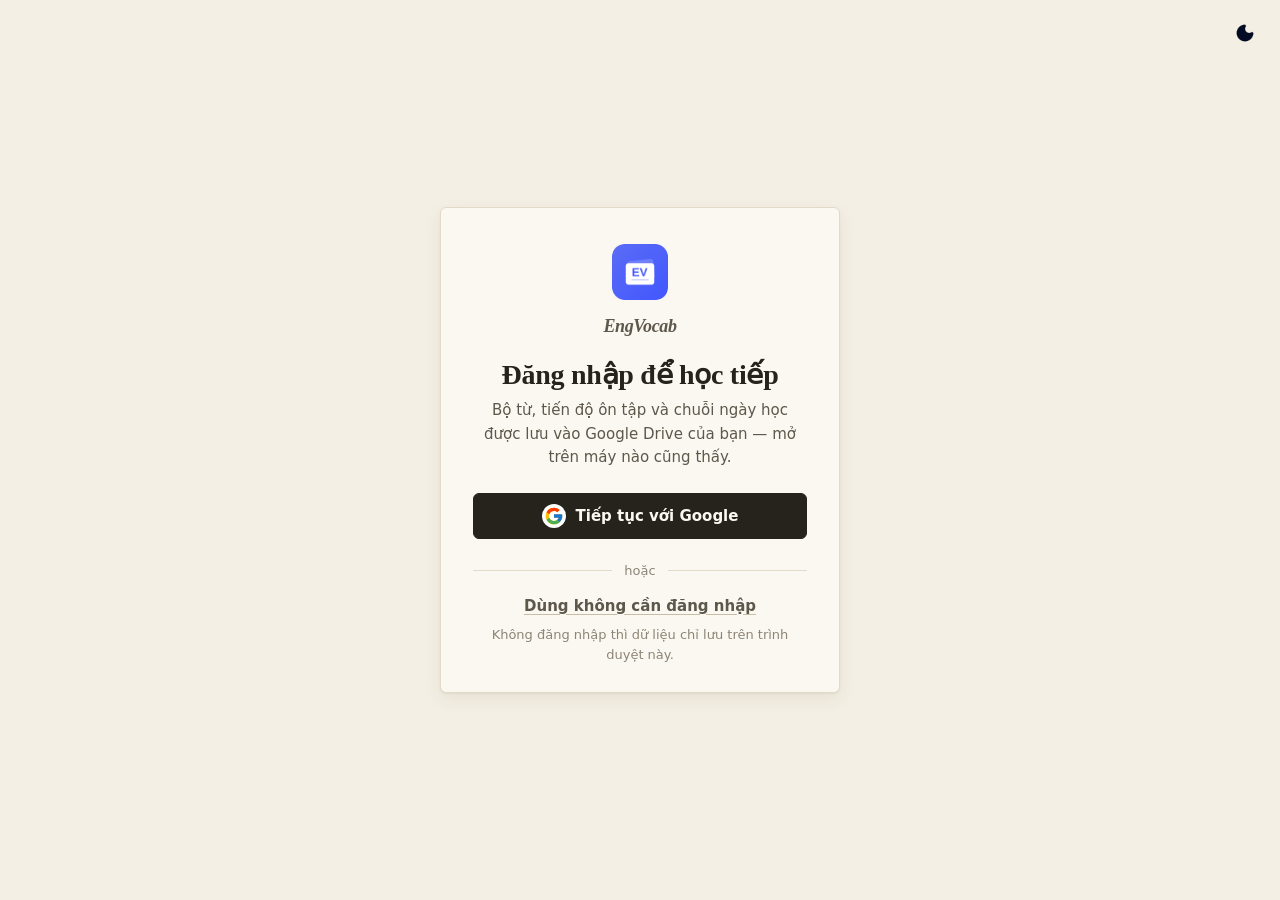
==== commit c711c9b8: "feat: login screen, keep Google session across reloads, remove .json file mode - Keep the Drive acce" ====
--- a/index.html
+++ b/index.html
@@ -18,7 +18,6 @@
     <!-- Core: data, file storage, progress/streak, TTS, shared helpers -->
     <script src="js/state.js"></script>
     <script src="js/theme.js"></script>
-    <script src="js/filesync.js"></script>
     <script src="js/drivesync.js"></script>
     <script src="https://accounts.google.com/gsi/client" async defer></script>
     <script src="js/progress.js"></script>
--- a/style.css
+++ b/style.css
@@ -204,14 +204,96 @@
 .topnav .btn-ghost { min-height: 34px; padding: 5px 12px; font-size: 14px; border-color: transparent; }
 .topnav .btn-ghost:hover { border-color: var(--rule-strong); }
 .topnav .btn-primary { min-height: 34px; padding: 5px 12px; font-size: 14px; }
-.drive-box { display: flex; align-items: center; gap: 8px; flex-wrap: wrap; justify-content: flex-end; }
-.drive-email { max-width: 160px; overflow: hidden; text-overflow: ellipsis; white-space: nowrap; font-size: 13px; color: var(--ink-3); }
-.drive-toggle { display: inline-flex; align-items: center; gap: 5px; font-size: 13px; color: var(--ink-2); cursor: pointer; user-select: none; white-space: nowrap; }
-.drive-toggle input { accent-color: var(--accent); margin: 0; }
-.drive-status { font-size: 13px; color: var(--good); white-space: nowrap; }
-.drive-status.is-warn { color: var(--bad); }
-
-.nav-file { max-width: 220px; overflow: hidden; text-overflow: ellipsis; color: var(--good) !important; }
+/* Google Drive sync: chip in the nav + dropdown panel */
+.drive-box { display: flex; align-items: center; }
+.drive-wrap { position: relative; }
+.drive-dot { width: 8px; height: 8px; border-radius: 50%; background: var(--ink-3); flex: none; display: inline-block; }
+.drive-signin { display: inline-flex; align-items: center; gap: 8px; }
+.is-ok > .drive-dot, .is-ok.drive-panel-status .drive-dot { background: var(--good); }
+.is-warn > .drive-dot, .is-warn.drive-panel-status .drive-dot { background: var(--bad); }
+.is-sync > .drive-dot, .is-sync.drive-panel-status .drive-dot { background: var(--accent); animation: drive-pulse 1s ease-in-out infinite; }
+@keyframes drive-pulse { 50% { opacity: .25; } }
+.drive-chip {
+  display: inline-flex; align-items: center; gap: 8px;
+  min-height: 34px; padding: 4px 12px;
+  background: transparent; color: var(--ink-2);
+  border: 1px solid var(--rule); border-radius: 999px;
+  font: inherit; font-size: 13px; cursor: pointer; white-space: nowrap;
+}
+.drive-chip:hover { border-color: var(--rule-strong); background: var(--paper); }
+.drive-panel {
+  position: absolute; right: 0; top: calc(100% + 8px); z-index: 30;
+  width: 290px; padding: 16px;
+  background: var(--paper); border: 1px solid var(--rule-strong);
+  border-radius: var(--radius); box-shadow: var(--shadow);
+  display: flex; flex-direction: column; gap: 12px;
+}
+.drive-panel-title { font-family: var(--serif); font-size: 17px; font-weight: 700; }
+.drive-panel-email { font-size: 13px; color: var(--ink-3); overflow: hidden; text-overflow: ellipsis; white-space: nowrap; }
+.drive-panel-status { display: flex; align-items: center; gap: 8px; font-size: 14px; padding: 8px 10px; background: var(--bg); border-radius: var(--radius); }
+.drive-panel-note { margin: 0; font-size: 13px; color: var(--ink-2); line-height: 1.45; }
+.drive-switch-row { display: flex; align-items: center; justify-content: space-between; font-size: 14px; cursor: pointer; user-select: none; }
+.drive-switch { position: relative; width: 38px; height: 22px; flex: none; }
+.drive-switch input { position: absolute; inset: 0; opacity: 0; margin: 0; cursor: pointer; z-index: 1; }
+.drive-switch i { position: absolute; inset: 0; background: var(--rule-strong); border-radius: 999px; transition: background .15s; }
+.drive-switch i::after { content: ''; position: absolute; top: 3px; left: 3px; width: 16px; height: 16px; border-radius: 50%; background: var(--paper); transition: transform .15s; }
+.drive-switch input:checked + i { background: var(--accent); }
+.drive-switch input:checked + i::after { transform: translateX(16px); }
+.drive-switch input:focus-visible + i { outline: 2px solid var(--accent); outline-offset: 2px; }
+.drive-panel-actions { display: flex; gap: 8px; }
+.drive-panel-actions .btn-primary, .drive-panel-actions .btn-ghost { flex: 1; justify-content: center; border-color: var(--rule); }
+
+/* ---------- Login screen ---------- */
+.login-page {
+  position: relative;
+  min-height: 100vh; min-height: 100dvh;
+  display: flex; align-items: center; justify-content: center;
+  padding: 32px 16px;
+}
+.login-theme { position: absolute; top: 14px; right: 16px; }
+.login-card {
+  width: 100%; max-width: 400px;
+  padding: 36px 32px 28px;
+  background: var(--paper); border: 1px solid var(--rule);
+  border-radius: var(--radius); box-shadow: var(--shadow);
+  text-align: center;
+}
+.login-logo { width: 56px; height: 56px; border-radius: 12px; }
+.login-brand {
+  margin-top: 6px;
+  font-family: var(--serif); font-size: 18px; font-weight: 700; font-style: italic;
+  letter-spacing: -0.02em; color: var(--ink-2);
+}
+.login-title { margin: 18px 0 8px; font-size: 28px; line-height: 1.2; }
+.login-lead { margin: 0 0 24px; font-size: 15px; line-height: 1.55; color: var(--ink-2); }
+.login-google {
+  width: 100%; min-height: 46px;
+  display: inline-flex; align-items: center; justify-content: center; gap: 10px;
+  background: var(--ink); color: var(--paper);
+  border: 1px solid var(--ink); border-radius: var(--radius);
+  font-size: 15px; font-weight: 600;
+  transition: background .15s, border-color .15s, color .15s;
+}
+.login-google:hover:not(:disabled) { background: var(--accent); border-color: var(--accent); color: var(--accent-ink); }
+.login-google:disabled { opacity: .75; cursor: default; }
+.login-g { width: 20px; height: 20px; flex: none; padding: 2px; background: #fff; border-radius: 50%; box-sizing: content-box; }
+.login-spinner {
+  width: 16px; height: 16px; flex: none;
+  border: 2px solid currentColor; border-right-color: transparent; border-radius: 50%;
+  animation: login-spin .8s linear infinite;
+}
+@keyframes login-spin { to { transform: rotate(360deg); } }
+.login-error {
+  margin: 14px 0 0; padding: 10px 12px;
+  background: var(--bad-soft); color: var(--bad);
+  border-radius: var(--radius); font-size: 14px; line-height: 1.45; text-align: left;
+}
+.login-or {
+  display: flex; align-items: center; gap: 12px;
+  margin: 22px 0 8px; font-size: 13px; color: var(--ink-3);
+}
+.login-or::before, .login-or::after { content: ''; flex: 1; border-top: 1px solid var(--rule); }
+.login-note { margin: 2px 0 0; font-size: 13px; color: var(--ink-3); }
 
 /* ---------- Page ---------- */
 .page {
@@ -862,6 +944,31 @@
 .kbd-hint { margin-top: 18px; text-align: center; font-size: 13px; color: var(--ink-3); }
 .kbd-hint .theme-icon { width: 16px; height: 16px; opacity: .7; }
 
+/* ---------- Learn: answer feedback animation ---------- */
+@keyframes lf-pop { 0% { transform: scale(.2); opacity: 0; } 60% { transform: scale(1.35); opacity: 1; } 100% { transform: scale(1); } }
+@keyframes lf-shake { 0%, 100% { transform: translateX(0); } 20% { transform: translateX(-7px); } 40% { transform: translateX(6px); } 60% { transform: translateX(-4px); } 80% { transform: translateX(3px); } }
+@keyframes lf-glow-ok { 0% { box-shadow: 0 0 0 0 var(--good-soft); } 40% { box-shadow: 0 0 0 8px var(--good-soft); } 100% { box-shadow: 0 0 0 0 transparent; } }
+@keyframes lf-slide { from { transform: translateY(-8px); opacity: 0; } to { transform: none; opacity: 1; } }
+.choice { position: relative; }
+.choice .choice-text { flex: 1; }
+.choice .mark { margin-left: auto; font-size: 18px; font-weight: 700; line-height: 1; animation: lf-pop .38s cubic-bezier(.3, 1.5, .5, 1) both; }
+.choice .mark.ok { color: var(--good); }
+.choice .mark.bad { color: var(--bad); }
+.choice.correct { animation: lf-glow-ok .7s ease-out; }
+.choice.wrong { animation: lf-shake .4s ease-in-out; }
+.written-input.correct { border-color: var(--good); background: var(--good-soft); animation: lf-glow-ok .7s ease-out; }
+.written-input.wrong { border-color: var(--bad); background: var(--bad-soft); animation: lf-shake .4s ease-in-out; }
+.feedback-banner.show { animation: lf-slide .25s ease-out; }
+.feedback-banner .tick { display: inline-block; font-weight: 700; animation: lf-pop .38s cubic-bezier(.3, 1.5, .5, 1) both; }
+.feedback-banner.bad .theme-icon { animation: lf-pop .38s cubic-bezier(.3, 1.5, .5, 1) both; }
+.learn-card.flash-bad { animation: lf-shake .4s ease-in-out; }
+.progress-fill { transition: width .4s ease; }
+@media (prefers-reduced-motion: reduce) {
+  .choice, .choice .mark, .written-input, .feedback-banner, .feedback-banner .tick, .feedback-banner .theme-icon, .learn-card { animation: none !important; }
+}
+
+/* ---------- Data (.json) menu ---------- */
+
 /* ---------- Modals ---------- */
 .modal-overlay {
   position: fixed;
@@ -1058,9 +1165,8 @@
   .topnav { padding: 10px 14px; gap: 4px; }
   .topnav .brand { font-size: 19px; }
   .topnav .btn-ghost, .topnav .btn-primary { padding: 4px 8px; font-size: 13px; }
-  .nav-file { max-width: 96px; }
-  .drive-email { display: none; }
-  .drive-box { gap: 4px; }
+  .drive-chip { padding: 4px 10px; }
+  .drive-panel { position: fixed; left: 12px; right: 12px; top: 56px; width: auto; }
   .page { padding: 22px 16px 70px; }
 
   .today-title { font-size: 34px; }
@@ -1100,6 +1206,8 @@
   .results-score { font-size: 48px; }
   .results-stats { gap: 24px; }
   .modal { padding: 22px 16px 18px; }
+  .login-card { padding: 28px 20px 22px; }
+  .login-title { font-size: 25px; }
 }
 
 @media (prefers-reduced-motion: reduce) {
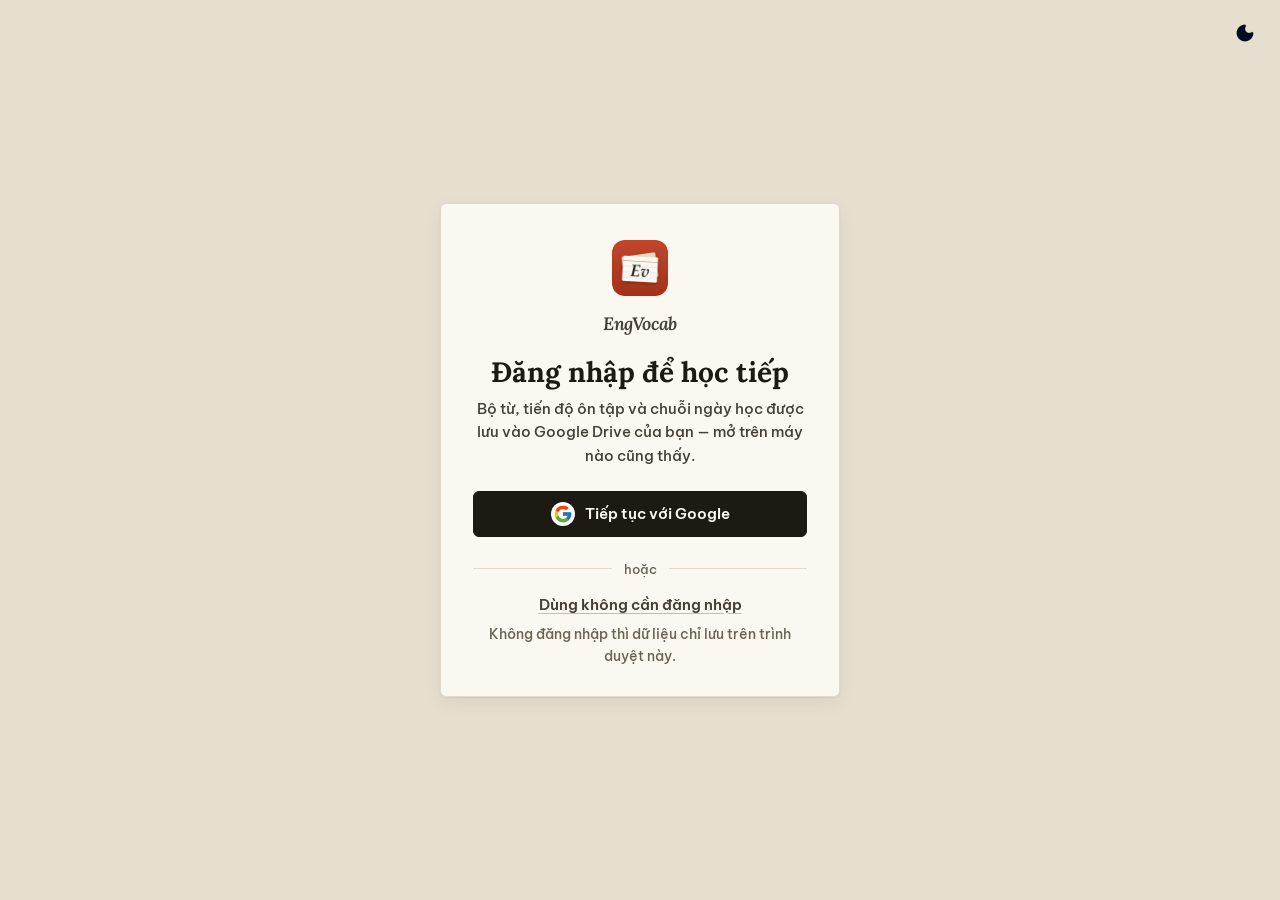
==== commit 9cfa17cd: "change desgin and add shortcut" ====
--- a/index.html
+++ b/index.html
@@ -7,6 +7,7 @@
     <link rel="icon" type="image/png" href="./img/icon/icon-512.png">
     <title>EngVocab</title>
 
+    <link rel="stylesheet" href="fonts.css">
     <link rel="stylesheet" href="style.css">
     <link rel="manifest" href="./manifest.json">
 </head>
--- a/fonts.css
+++ b/fonts.css
@@ -0,0 +1,32 @@
+/* Self-hosted fonts (SIL OFL) from @fontsource: Be Vietnam Pro, Lora, Patrick Hand.
+   Only latin / latin-ext / vietnamese subsets are bundled. */
+@font-face{font-family:'Be Vietnam Pro';font-style:normal;font-weight:400;font-display:swap;src:url(./fonts/be-vietnam-pro-latin-ext-400-normal.woff2) format('woff2');unicode-range:U+0100-02BA,U+02BD-02C5,U+02C7-02CC,U+02CE-02D7,U+02DD-02FF,U+0304,U+0308,U+0329,U+1D00-1DBF,U+1E00-1E9F,U+1EF2-1EFF,U+2020,U+20A0-20AB,U+20AD-20C0,U+2113,U+2C60-2C7F,U+A720-A7FF;}
+@font-face{font-family:'Be Vietnam Pro';font-style:normal;font-weight:400;font-display:swap;src:url(./fonts/be-vietnam-pro-vietnamese-400-normal.woff2) format('woff2');unicode-range:U+0102-0103,U+0110-0111,U+0128-0129,U+0168-0169,U+01A0-01A1,U+01AF-01B0,U+0300-0301,U+0303-0304,U+0308-0309,U+0323,U+0329,U+1EA0-1EF9,U+20AB;}
+@font-face{font-family:'Be Vietnam Pro';font-style:normal;font-weight:400;font-display:swap;src:url(./fonts/be-vietnam-pro-latin-400-normal.woff2) format('woff2');unicode-range:U+0000-00FF,U+0131,U+0152-0153,U+02BB-02BC,U+02C6,U+02DA,U+02DC,U+0304,U+0308,U+0329,U+2000-206F,U+20AC,U+2122,U+2191,U+2193,U+2212,U+2215,U+FEFF,U+FFFD;}
+@font-face{font-family:'Be Vietnam Pro';font-style:normal;font-weight:500;font-display:swap;src:url(./fonts/be-vietnam-pro-latin-ext-500-normal.woff2) format('woff2');unicode-range:U+0100-02BA,U+02BD-02C5,U+02C7-02CC,U+02CE-02D7,U+02DD-02FF,U+0304,U+0308,U+0329,U+1D00-1DBF,U+1E00-1E9F,U+1EF2-1EFF,U+2020,U+20A0-20AB,U+20AD-20C0,U+2113,U+2C60-2C7F,U+A720-A7FF;}
+@font-face{font-family:'Be Vietnam Pro';font-style:normal;font-weight:500;font-display:swap;src:url(./fonts/be-vietnam-pro-vietnamese-500-normal.woff2) format('woff2');unicode-range:U+0102-0103,U+0110-0111,U+0128-0129,U+0168-0169,U+01A0-01A1,U+01AF-01B0,U+0300-0301,U+0303-0304,U+0308-0309,U+0323,U+0329,U+1EA0-1EF9,U+20AB;}
+@font-face{font-family:'Be Vietnam Pro';font-style:normal;font-weight:500;font-display:swap;src:url(./fonts/be-vietnam-pro-latin-500-normal.woff2) format('woff2');unicode-range:U+0000-00FF,U+0131,U+0152-0153,U+02BB-02BC,U+02C6,U+02DA,U+02DC,U+0304,U+0308,U+0329,U+2000-206F,U+20AC,U+2122,U+2191,U+2193,U+2212,U+2215,U+FEFF,U+FFFD;}
+@font-face{font-family:'Be Vietnam Pro';font-style:normal;font-weight:600;font-display:swap;src:url(./fonts/be-vietnam-pro-latin-ext-600-normal.woff2) format('woff2');unicode-range:U+0100-02BA,U+02BD-02C5,U+02C7-02CC,U+02CE-02D7,U+02DD-02FF,U+0304,U+0308,U+0329,U+1D00-1DBF,U+1E00-1E9F,U+1EF2-1EFF,U+2020,U+20A0-20AB,U+20AD-20C0,U+2113,U+2C60-2C7F,U+A720-A7FF;}
+@font-face{font-family:'Be Vietnam Pro';font-style:normal;font-weight:600;font-display:swap;src:url(./fonts/be-vietnam-pro-vietnamese-600-normal.woff2) format('woff2');unicode-range:U+0102-0103,U+0110-0111,U+0128-0129,U+0168-0169,U+01A0-01A1,U+01AF-01B0,U+0300-0301,U+0303-0304,U+0308-0309,U+0323,U+0329,U+1EA0-1EF9,U+20AB;}
+@font-face{font-family:'Be Vietnam Pro';font-style:normal;font-weight:600;font-display:swap;src:url(./fonts/be-vietnam-pro-latin-600-normal.woff2) format('woff2');unicode-range:U+0000-00FF,U+0131,U+0152-0153,U+02BB-02BC,U+02C6,U+02DA,U+02DC,U+0304,U+0308,U+0329,U+2000-206F,U+20AC,U+2122,U+2191,U+2193,U+2212,U+2215,U+FEFF,U+FFFD;}
+@font-face{font-family:'Be Vietnam Pro';font-style:normal;font-weight:700;font-display:swap;src:url(./fonts/be-vietnam-pro-latin-ext-700-normal.woff2) format('woff2');unicode-range:U+0100-02BA,U+02BD-02C5,U+02C7-02CC,U+02CE-02D7,U+02DD-02FF,U+0304,U+0308,U+0329,U+1D00-1DBF,U+1E00-1E9F,U+1EF2-1EFF,U+2020,U+20A0-20AB,U+20AD-20C0,U+2113,U+2C60-2C7F,U+A720-A7FF;}
+@font-face{font-family:'Be Vietnam Pro';font-style:normal;font-weight:700;font-display:swap;src:url(./fonts/be-vietnam-pro-vietnamese-700-normal.woff2) format('woff2');unicode-range:U+0102-0103,U+0110-0111,U+0128-0129,U+0168-0169,U+01A0-01A1,U+01AF-01B0,U+0300-0301,U+0303-0304,U+0308-0309,U+0323,U+0329,U+1EA0-1EF9,U+20AB;}
+@font-face{font-family:'Be Vietnam Pro';font-style:normal;font-weight:700;font-display:swap;src:url(./fonts/be-vietnam-pro-latin-700-normal.woff2) format('woff2');unicode-range:U+0000-00FF,U+0131,U+0152-0153,U+02BB-02BC,U+02C6,U+02DA,U+02DC,U+0304,U+0308,U+0329,U+2000-206F,U+20AC,U+2122,U+2191,U+2193,U+2212,U+2215,U+FEFF,U+FFFD;}
+@font-face{font-family:'Lora';font-style:normal;font-weight:500;font-display:swap;src:url(./fonts/lora-latin-ext-500-normal.woff2) format('woff2');unicode-range:U+0100-02BA,U+02BD-02C5,U+02C7-02CC,U+02CE-02D7,U+02DD-02FF,U+0304,U+0308,U+0329,U+1D00-1DBF,U+1E00-1E9F,U+1EF2-1EFF,U+2020,U+20A0-20AB,U+20AD-20C0,U+2113,U+2C60-2C7F,U+A720-A7FF;}
+@font-face{font-family:'Lora';font-style:normal;font-weight:500;font-display:swap;src:url(./fonts/lora-vietnamese-500-normal.woff2) format('woff2');unicode-range:U+0102-0103,U+0110-0111,U+0128-0129,U+0168-0169,U+01A0-01A1,U+01AF-01B0,U+0300-0301,U+0303-0304,U+0308-0309,U+0323,U+0329,U+1EA0-1EF9,U+20AB;}
+@font-face{font-family:'Lora';font-style:normal;font-weight:500;font-display:swap;src:url(./fonts/lora-latin-500-normal.woff2) format('woff2');unicode-range:U+0000-00FF,U+0131,U+0152-0153,U+02BB-02BC,U+02C6,U+02DA,U+02DC,U+0304,U+0308,U+0329,U+2000-206F,U+20AC,U+2122,U+2191,U+2193,U+2212,U+2215,U+FEFF,U+FFFD;}
+@font-face{font-family:'Lora';font-style:normal;font-weight:600;font-display:swap;src:url(./fonts/lora-latin-ext-600-normal.woff2) format('woff2');unicode-range:U+0100-02BA,U+02BD-02C5,U+02C7-02CC,U+02CE-02D7,U+02DD-02FF,U+0304,U+0308,U+0329,U+1D00-1DBF,U+1E00-1E9F,U+1EF2-1EFF,U+2020,U+20A0-20AB,U+20AD-20C0,U+2113,U+2C60-2C7F,U+A720-A7FF;}
+@font-face{font-family:'Lora';font-style:normal;font-weight:600;font-display:swap;src:url(./fonts/lora-vietnamese-600-normal.woff2) format('woff2');unicode-range:U+0102-0103,U+0110-0111,U+0128-0129,U+0168-0169,U+01A0-01A1,U+01AF-01B0,U+0300-0301,U+0303-0304,U+0308-0309,U+0323,U+0329,U+1EA0-1EF9,U+20AB;}
+@font-face{font-family:'Lora';font-style:normal;font-weight:600;font-display:swap;src:url(./fonts/lora-latin-600-normal.woff2) format('woff2');unicode-range:U+0000-00FF,U+0131,U+0152-0153,U+02BB-02BC,U+02C6,U+02DA,U+02DC,U+0304,U+0308,U+0329,U+2000-206F,U+20AC,U+2122,U+2191,U+2193,U+2212,U+2215,U+FEFF,U+FFFD;}
+@font-face{font-family:'Lora';font-style:normal;font-weight:700;font-display:swap;src:url(./fonts/lora-latin-ext-700-normal.woff2) format('woff2');unicode-range:U+0100-02BA,U+02BD-02C5,U+02C7-02CC,U+02CE-02D7,U+02DD-02FF,U+0304,U+0308,U+0329,U+1D00-1DBF,U+1E00-1E9F,U+1EF2-1EFF,U+2020,U+20A0-20AB,U+20AD-20C0,U+2113,U+2C60-2C7F,U+A720-A7FF;}
+@font-face{font-family:'Lora';font-style:normal;font-weight:700;font-display:swap;src:url(./fonts/lora-vietnamese-700-normal.woff2) format('woff2');unicode-range:U+0102-0103,U+0110-0111,U+0128-0129,U+0168-0169,U+01A0-01A1,U+01AF-01B0,U+0300-0301,U+0303-0304,U+0308-0309,U+0323,U+0329,U+1EA0-1EF9,U+20AB;}
+@font-face{font-family:'Lora';font-style:normal;font-weight:700;font-display:swap;src:url(./fonts/lora-latin-700-normal.woff2) format('woff2');unicode-range:U+0000-00FF,U+0131,U+0152-0153,U+02BB-02BC,U+02C6,U+02DA,U+02DC,U+0304,U+0308,U+0329,U+2000-206F,U+20AC,U+2122,U+2191,U+2193,U+2212,U+2215,U+FEFF,U+FFFD;}
+@font-face{font-family:'Lora';font-style:italic;font-weight:500;font-display:swap;src:url(./fonts/lora-latin-ext-500-italic.woff2) format('woff2');unicode-range:U+0100-02BA,U+02BD-02C5,U+02C7-02CC,U+02CE-02D7,U+02DD-02FF,U+0304,U+0308,U+0329,U+1D00-1DBF,U+1E00-1E9F,U+1EF2-1EFF,U+2020,U+20A0-20AB,U+20AD-20C0,U+2113,U+2C60-2C7F,U+A720-A7FF;}
+@font-face{font-family:'Lora';font-style:italic;font-weight:500;font-display:swap;src:url(./fonts/lora-vietnamese-500-italic.woff2) format('woff2');unicode-range:U+0102-0103,U+0110-0111,U+0128-0129,U+0168-0169,U+01A0-01A1,U+01AF-01B0,U+0300-0301,U+0303-0304,U+0308-0309,U+0323,U+0329,U+1EA0-1EF9,U+20AB;}
+@font-face{font-family:'Lora';font-style:italic;font-weight:500;font-display:swap;src:url(./fonts/lora-latin-500-italic.woff2) format('woff2');unicode-range:U+0000-00FF,U+0131,U+0152-0153,U+02BB-02BC,U+02C6,U+02DA,U+02DC,U+0304,U+0308,U+0329,U+2000-206F,U+20AC,U+2122,U+2191,U+2193,U+2212,U+2215,U+FEFF,U+FFFD;}
+@font-face{font-family:'Lora';font-style:italic;font-weight:600;font-display:swap;src:url(./fonts/lora-latin-ext-600-italic.woff2) format('woff2');unicode-range:U+0100-02BA,U+02BD-02C5,U+02C7-02CC,U+02CE-02D7,U+02DD-02FF,U+0304,U+0308,U+0329,U+1D00-1DBF,U+1E00-1E9F,U+1EF2-1EFF,U+2020,U+20A0-20AB,U+20AD-20C0,U+2113,U+2C60-2C7F,U+A720-A7FF;}
+@font-face{font-family:'Lora';font-style:italic;font-weight:600;font-display:swap;src:url(./fonts/lora-vietnamese-600-italic.woff2) format('woff2');unicode-range:U+0102-0103,U+0110-0111,U+0128-0129,U+0168-0169,U+01A0-01A1,U+01AF-01B0,U+0300-0301,U+0303-0304,U+0308-0309,U+0323,U+0329,U+1EA0-1EF9,U+20AB;}
+@font-face{font-family:'Lora';font-style:italic;font-weight:600;font-display:swap;src:url(./fonts/lora-latin-600-italic.woff2) format('woff2');unicode-range:U+0000-00FF,U+0131,U+0152-0153,U+02BB-02BC,U+02C6,U+02DA,U+02DC,U+0304,U+0308,U+0329,U+2000-206F,U+20AC,U+2122,U+2191,U+2193,U+2212,U+2215,U+FEFF,U+FFFD;}
+@font-face{font-family:'Patrick Hand';font-style:normal;font-weight:400;font-display:swap;src:url(./fonts/patrick-hand-latin-ext-400-normal.woff2) format('woff2');unicode-range:U+0100-02BA,U+02BD-02C5,U+02C7-02CC,U+02CE-02D7,U+02DD-02FF,U+0304,U+0308,U+0329,U+1D00-1DBF,U+1E00-1E9F,U+1EF2-1EFF,U+2020,U+20A0-20AB,U+20AD-20C0,U+2113,U+2C60-2C7F,U+A720-A7FF;}
+@font-face{font-family:'Patrick Hand';font-style:normal;font-weight:400;font-display:swap;src:url(./fonts/patrick-hand-vietnamese-400-normal.woff2) format('woff2');unicode-range:U+0102-0103,U+0110-0111,U+0128-0129,U+0168-0169,U+01A0-01A1,U+01AF-01B0,U+0300-0301,U+0303-0304,U+0308-0309,U+0323,U+0329,U+1EA0-1EF9,U+20AB;}
+@font-face{font-family:'Patrick Hand';font-style:normal;font-weight:400;font-display:swap;src:url(./fonts/patrick-hand-latin-400-normal.woff2) format('woff2');unicode-range:U+0000-00FF,U+0131,U+0152-0153,U+02BB-02BC,U+02C6,U+02DA,U+02DC,U+0304,U+0308,U+0329,U+2000-206F,U+20AC,U+2122,U+2191,U+2193,U+2212,U+2215,U+FEFF,U+FFFD;}
--- a/style.css
+++ b/style.css
@@ -10,12 +10,15 @@
    Icons in img/icon are white PNGs: tinted via filter below.
 ========================================================= */
 :root {
-  --bg: #f4efe4;
+  --bg: #e6dfd0;
+  --desk: #e6dfd0;
+  --margin-line: rgba(200, 70, 50, 0.55);
+  --ln: 38px;
   --paper: #fbf8f1;
   --paper-2: #efe8da;
-  --ink: #26221c;
-  --ink-2: #5e574b;
-  --ink-3: #8d8576;
+  --ink: #1d1913;
+  --ink-2: #453f35;
+  --ink-3: #6a6354;
   --rule: #e2d9c8;
   --rule-strong: #c9bca5;
   --accent: #b23a1e;
@@ -29,8 +32,9 @@
   --card-margin: rgba(178, 58, 30, 0.35);
   --shadow: 0 1px 2px rgba(60, 45, 20, 0.06), 0 6px 18px rgba(60, 45, 20, 0.07);
 
-  --serif: 'Iowan Old Style', 'Palatino Linotype', Palatino, 'Book Antiqua', Georgia, serif;
-  --sans: system-ui, -apple-system, 'Segoe UI', Roboto, 'Helvetica Neue', Arial, sans-serif;
+  --serif: 'Lora', 'Iowan Old Style', 'Palatino Linotype', Palatino, Georgia, serif;
+  --sans: 'Be Vietnam Pro', system-ui, -apple-system, 'Segoe UI', Roboto, 'Helvetica Neue', Arial, sans-serif;
+  --hand: 'Patrick Hand', 'Segoe Print', 'Bradley Hand', cursive;
   --radius: 6px;
   --page: 760px;
 
@@ -38,12 +42,14 @@
 }
 
 :root[data-theme="dark"] {
-  --bg: #1b1915;
+  --bg: #14120f;
+  --desk: #14120f;
+  --margin-line: rgba(226, 128, 92, 0.5);
   --paper: #23201b;
   --paper-2: #2c2822;
-  --ink: #f3efe7;
-  --ink-2: #d2ccc1;
-  --ink-3: #a59e92;
+  --ink: #f7f3eb;
+  --ink-2: #ddd7cc;
+  --ink-3: #b5aea2;
   --rule: #38342e;
   --rule-strong: #4e4840;
   --accent: #e2805c;
@@ -1213,3 +1219,146 @@
 @media (prefers-reduced-motion: reduce) {
   * { transition: none !important; }
 }
+
+
+/* =========================================================
+   v2 — notebook sheet, bigger / bolder type
+   (loaded last so it overrides the base rules above)
+========================================================= */
+
+/* ---------- Type: larger and heavier ---------- */
+body { font-size: 17px; font-weight: 500; line-height: 1.55; }
+h1, h2, h3 { font-weight: 700; letter-spacing: 0; }
+kbd { font-size: 13px; font-weight: 600; }
+.btn-primary, .btn-ghost { min-height: 42px; font-size: 16px; font-weight: 600; }
+.topnav .btn-ghost, .topnav .btn-primary { min-height: 38px; font-size: 15px; }
+.topnav .brand { font-family: var(--hand); font-style: normal; font-weight: 400; font-size: 32px; letter-spacing: 0; color: var(--accent); line-height: 1.1; }
+.crumb { font-size: 15.5px; font-weight: 500; }
+h1.set-title { font-size: 46px; font-weight: 700; }
+.section-title { font-size: 30px; }
+.today-title { font-size: 48px; }
+.today-streak { font-size: 15.5px; }
+.today-lead { font-size: 22px; font-weight: 500; }
+.today-set { font-size: 21px; font-weight: 600; }
+.set-card .name { font-size: 23px; font-weight: 600; }
+.set-card .meta { font-size: 15.5px; }
+.mastery-bar-head { font-size: 15.5px; }
+.mode-tab { font-size: 16.5px; font-weight: 700; }
+.term-list-header h3 { font-size: 24px; }
+.term-list-header .btn-ghost { font-size: 15px; }
+.field-label { font-size: 12.5px; color: var(--ink-2); }
+.dropdown-menu button { font-size: 16px; font-weight: 500; }
+.import-option, .import-status { font-size: 15.5px; }
+.drive-panel-note, .login-note { font-size: 14px; }
+
+.preview-face, .flip-card .fc-face { font-size: 38px; font-weight: 600; }
+.preview-face.def, .flip-card .fc-face.def { font-size: 32px; }
+.face-meta, .t-meta { font-size: 17px; font-weight: 500; }
+.face-example, .d-example, .feedback-example { font-size: 18px; font-weight: 500; }
+.preview-count { font-size: 15.5px; }
+.stat-pill { font-size: 15.5px; }
+.preview-footer, .flip-card .fc-foot { font-size: 14.5px; }
+
+/* ---------- Notebook sheet ---------- */
+body { background: var(--desk); }
+.topnav { background: var(--desk); border-bottom: 0; max-width: 900px; }
+.sticky-bar { top: 66px; }
+.page {
+  position: relative;
+  max-width: 900px;
+  margin: 4px auto 64px;
+  padding: 44px 40px 72px 92px;
+  background: var(--paper);
+  border-radius: 3px 10px 10px 3px;
+  box-shadow:
+    inset 8px 0 14px -10px rgba(60, 45, 20, 0.28),
+    0 1px 2px rgba(60, 45, 20, 0.12),
+    0 14px 34px rgba(60, 45, 20, 0.16);
+}
+/* double red margin rule */
+.page::before {
+  content: '';
+  position: absolute;
+  top: 0; bottom: 0; left: 70px;
+  width: 5px;
+  border-left: 1px solid var(--margin-line);
+  border-right: 1px solid var(--margin-line);
+  pointer-events: none;
+  z-index: 11;
+}
+/* binder holes */
+.page::after {
+  content: '';
+  position: absolute;
+  top: 0; bottom: 0; left: 16px;
+  width: 22px;
+  background: radial-gradient(circle at 11px 11px, var(--desk) 0 8px, rgba(0, 0, 0, 0.22) 8px 9.5px, transparent 10px) 0 28px / 22px 120px repeat-y;
+  pointer-events: none;
+}
+.sticky-bar { background: var(--paper); }
+.editor-actions { background: var(--paper); border-top-color: var(--rule-strong); }
+.dropdown-menu { background: var(--paper); }
+
+/* ---------- Ruled lines for term lists (line pitch = --ln) ---------- */
+.ruled {
+  background-image: linear-gradient(to bottom, transparent calc(var(--ln) - 1px), var(--rule-strong) calc(var(--ln) - 1px));
+  background-size: 100% var(--ln);
+  border-bottom: 1px solid var(--rule-strong);
+}
+.ruled .term-row {
+  padding: 0;
+  gap: 12px;
+  border: 0;
+  align-items: flex-start;
+  line-height: var(--ln);
+}
+.ruled .term-row-content { gap: 18px; }
+.ruled .term-row .t { font-size: 22px; font-weight: 600; line-height: var(--ln); }
+.ruled .term-row .d { font-size: 19px; font-weight: 500; line-height: var(--ln); color: var(--ink); }
+.ruled .term-row .t-meta { margin-top: 0; font-size: 16px; line-height: var(--ln); }
+.ruled .term-row .d-example { margin-top: 0; font-size: 17px; line-height: var(--ln); }
+.ruled .term-row .sep { background: var(--rule-strong); }
+.ruled .term-row-icons { height: var(--ln); align-items: center; }
+.ruled .term-row.editing input { height: var(--ln); padding: 0 6px; font-size: 19px; }
+.ruled .term-row .d.hidden-def::before { inset: 9px 0; }
+.mastered-tag { line-height: 1.2; }
+
+/* ---------- Editor ---------- */
+#rowsContainer { border-top: 0; }
+.editor-row { padding: 14px 0 10px; border-bottom: 1px dashed var(--rule-strong); }
+.editor-row .num { font-family: var(--hand); font-style: normal; font-size: 26px; color: var(--accent); margin-top: 22px; width: 30px; }
+.editor-row input { font-size: 19px; font-weight: 500; padding: 7px 2px 6px; border-bottom: 1.5px solid var(--rule-strong); }
+.editor-row input.term-input { font-size: 22px; font-weight: 600; }
+.editor-extra input { font-size: 17px; }
+.extra-toggle { font-size: 14.5px; font-weight: 600; }
+.sugg-chip { font-size: 16px; font-weight: 600; padding: 2px 10px; }
+.sugg-chip em::after { content: '  ↵ Enter'; font-size: 12.5px; font-weight: 600; }
+.sugg-loading, .sugg-error { font-size: 14.5px; }
+.add-row-btn { font-size: 16px; font-weight: 700; }
+.editor-shortcuts {
+  display: flex; flex-wrap: wrap; gap: 6px 18px;
+  margin-top: 12px;
+  font-size: 14px; color: var(--ink-2);
+}
+
+/* ---------- Phones: narrower binding margin ---------- */
+@media (max-width: 640px) {
+  :root { --ln: 36px; }
+  body { font-size: 16.5px; }
+  .topnav { padding: 10px 14px; }
+  .page { margin: 0 8px 40px; padding: 28px 16px 56px 52px; border-radius: 2px 8px 8px 2px; }
+  .page::before { left: 38px; }
+  .page::after { left: 6px; width: 20px; background-size: 20px 110px; background-position: 0 20px; }
+  .topnav .brand { font-size: 27px; }
+  .sticky-bar { top: 56px; }
+  .topnav .btn-ghost, .topnav .btn-primary { font-size: 14px; }
+  h1.set-title { font-size: 36px; }
+  .today-title { font-size: 38px; }
+  .today-lead { font-size: 19.5px; }
+  .mode-tab { font-size: 15.5px; }
+  .preview-face, .flip-card .fc-face { font-size: 30px; }
+  .preview-face.def, .flip-card .fc-face.def { font-size: 26px; }
+  .ruled .term-row-content { gap: 0; }
+  .ruled .term-row .t { font-size: 20px; }
+  .ruled .term-row .d { font-size: 17.5px; }
+}
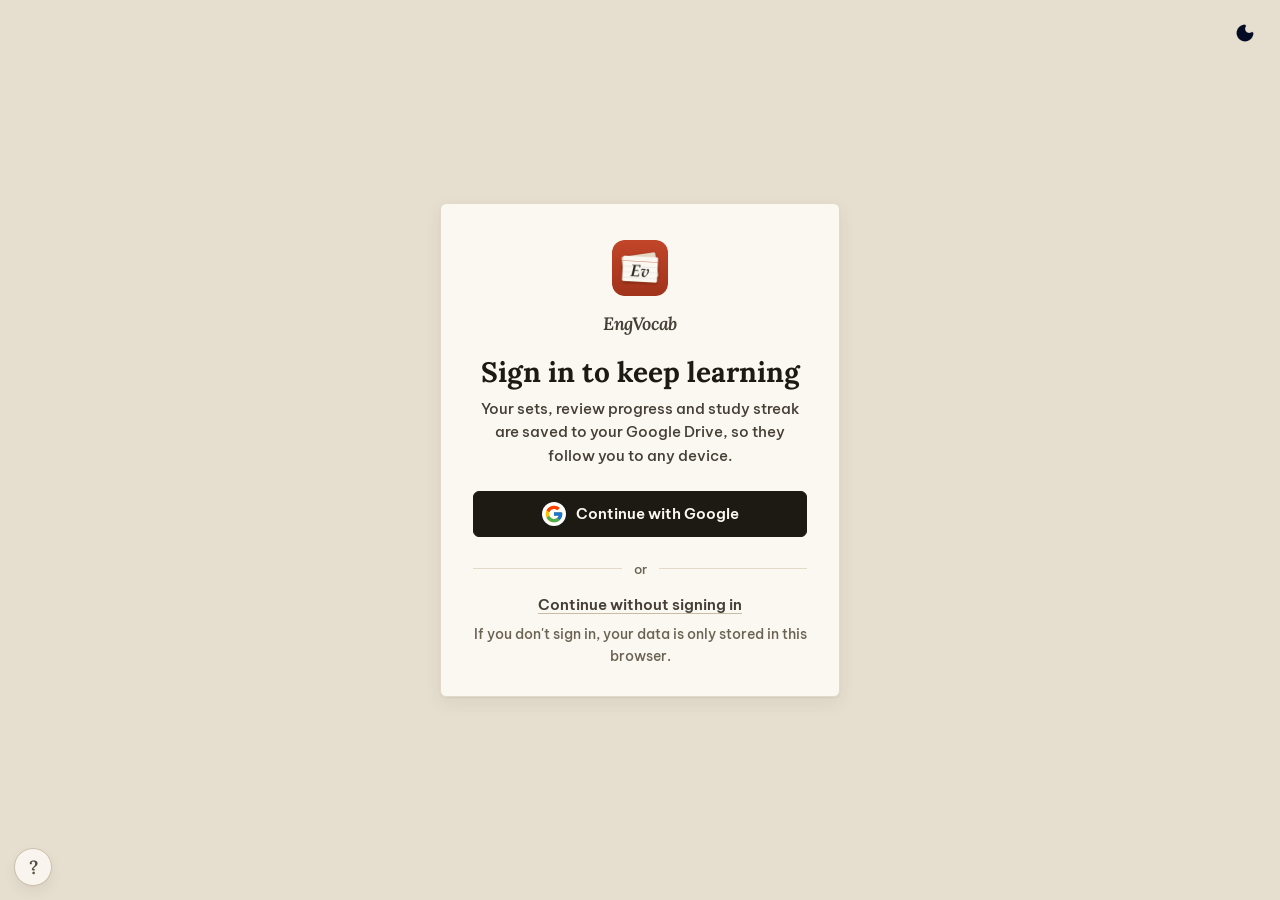
==== commit 80b303e5: "no change" ====
--- a/index.html
+++ b/index.html
@@ -28,9 +28,11 @@
     <script src="js/layout.js"></script>
     <script src="js/views/home.js"></script>
 
+    <script src="js/help.js"></script>
+
     <!-- App bootstrap (must load last) -->
     <script>window.DEFAULT_VIEW = 'home';</script>
     <script src="js/main.js"></script>
 </body>
 
-</html>
+</html>
--- a/style.css
+++ b/style.css
@@ -42,26 +42,28 @@
 }
 
 :root[data-theme="dark"] {
-  --bg: #14120f;
-  --desk: #14120f;
-  --margin-line: rgba(226, 128, 92, 0.5);
-  --paper: #23201b;
-  --paper-2: #2c2822;
-  --ink: #f7f3eb;
-  --ink-2: #ddd7cc;
-  --ink-3: #b5aea2;
-  --rule: #38342e;
-  --rule-strong: #4e4840;
-  --accent: #e2805c;
-  --accent-ink: #1b1915;
-  --accent-soft: rgba(226, 128, 92, 0.12);
-  --good: #86bd90;
-  --good-soft: rgba(134, 189, 144, 0.13);
-  --bad: #ee8274;
-  --bad-soft: rgba(238, 130, 116, 0.12);
-  --mark: rgba(236, 200, 90, 0.28);
-  --card-margin: rgba(226, 128, 92, 0.3);
-  --shadow: 0 1px 2px rgba(0, 0, 0, 0.3), 0 8px 24px rgba(0, 0, 0, 0.25);
+  /* night-desk: deep ink-slate sheet on a near-black desk,
+     amber lamp-light accent, soft red margin rule */
+  --bg: #0d0f13;
+  --desk: #0d0f13;
+  --margin-line: rgba(240, 124, 112, 0.42);
+  --paper: #191c23;
+  --paper-2: #222631;
+  --ink: #edeff3;
+  --ink-2: #cfd3dc;
+  --ink-3: #9ba2b0;
+  --rule: #2a2f3a;
+  --rule-strong: #3c4352;
+  --accent: #f2a65a;
+  --accent-ink: #1a1408;
+  --accent-soft: rgba(242, 166, 90, 0.13);
+  --good: #7fcf95;
+  --good-soft: rgba(127, 207, 149, 0.14);
+  --bad: #ff8f85;
+  --bad-soft: rgba(255, 143, 133, 0.13);
+  --mark: rgba(242, 166, 90, 0.28);
+  --card-margin: rgba(240, 124, 112, 0.28);
+  --shadow: 0 1px 2px rgba(0, 0, 0, 0.4), 0 8px 24px rgba(0, 0, 0, 0.35);
 
   color-scheme: dark;
 }
@@ -817,21 +819,41 @@
 }
 
 /* ---------- Study screens ---------- */
-.study-screen { height: 100vh; height: 100dvh; display: flex; flex-direction: column; }
+/* The study screens sit on a paper "sheet" (same look as .page); the header
+   (title, theme, settings, close) lives INSIDE the sheet so nothing hangs
+   outside it, and shrinks with the width instead of overflowing. */
+.study-screen { height: 100vh; height: 100dvh; display: flex; flex-direction: column; padding: 12px 16px 16px; background: var(--desk); }
+.study-sheet {
+  position: relative;
+  flex: 1;
+  min-height: 0;
+  width: 100%;
+  max-width: 900px;
+  margin: 0 auto;
+  display: flex;
+  flex-direction: column;
+  overflow: hidden;
+  background: var(--paper);
+  border-radius: 3px 10px 10px 3px;
+  box-shadow:
+    inset 8px 0 14px -10px rgba(60, 45, 20, 0.28),
+    0 1px 2px rgba(60, 45, 20, 0.12),
+    0 14px 34px rgba(60, 45, 20, 0.16);
+}
 .study-top {
   display: grid;
-  grid-template-columns: 1fr auto 1fr;
-  align-items: center;
-  gap: 12px;
-  padding: 10px 20px;
+  grid-template-columns: minmax(0, 1fr) auto minmax(0, 1fr);
+  align-items: center;
+  gap: 8px;
+  padding: 8px 14px 8px 20px;
   border-bottom: 1px solid var(--rule);
 }
-.study-top .left { font-family: var(--serif); font-style: italic; font-size: 20px; font-weight: 700; }
-.study-top .center { display: flex; flex-direction: column; align-items: center; line-height: 1.3; font-size: 14px; color: var(--ink-3); font-variant-numeric: tabular-nums; }
-.study-top .center .setname { color: var(--ink); font-weight: 600; max-width: 40vw; overflow: hidden; text-overflow: ellipsis; white-space: nowrap; }
-.study-top .right { display: flex; justify-content: flex-end; gap: 4px; }
-.study-body { flex: 1; overflow-y: auto; }
-.study-inner { max-width: 720px; margin: 0 auto; padding: 28px 20px 60px; }
+.study-top .left { min-width: 0; overflow: hidden; text-overflow: ellipsis; white-space: nowrap; font-family: var(--hand); font-style: normal; font-weight: 400; font-size: clamp(22px, 5vw, 30px); line-height: 1.1; color: var(--accent); }
+.study-top .center { min-width: 0; display: flex; flex-direction: column; align-items: center; line-height: 1.3; font-size: 14px; color: var(--ink-3); font-variant-numeric: tabular-nums; }
+.study-top .center .setname { color: var(--ink); font-weight: 600; max-width: min(36vw, 280px); overflow: hidden; text-overflow: ellipsis; white-space: nowrap; }
+.study-top .right { display: flex; justify-content: flex-end; align-items: center; gap: 2px; flex-wrap: nowrap; }
+.study-body { flex: 1; min-height: 0; overflow-y: auto; }
+.study-inner { max-width: 720px; margin: 0 auto; padding: 28px 24px 60px; }
 
 /* flashcards */
 .fc-stats { display: flex; justify-content: space-between; margin-bottom: 12px; }
@@ -1200,9 +1222,13 @@
   .editor-main, .editor-extra { flex-direction: column; gap: 10px; }
   .editor-col.extra-small { flex-basis: auto; }
 
-  .study-top { padding: 8px 12px; }
-  .study-top .left { font-size: 17px; }
-  .study-inner { padding: 18px 16px 50px; }
+  .study-screen { padding: 6px 6px 8px; }
+  .study-sheet { border-radius: 2px 8px 8px 2px; }
+  .study-top { padding: 6px 8px 6px 14px; gap: 4px; }
+  .study-top .center .setname { max-width: 30vw; font-size: 13px; }
+  .study-top .icon-btn { width: 34px; height: 34px; }
+  .study-top .icon-btn .theme-icon { width: 18px; height: 18px; }
+  .study-inner { padding: 18px 14px 50px; }
   .choices { grid-template-columns: 1fr; }
   .learn-card { padding: 18px 16px 20px; }
   .learn-term { font-size: 26px; margin-bottom: 20px; }
@@ -1321,6 +1347,12 @@
 .ruled .term-row-icons { height: var(--ln); align-items: center; }
 .ruled .term-row.editing input { height: var(--ln); padding: 0 6px; font-size: 19px; }
 .ruled .term-row .d.hidden-def::before { inset: 9px 0; }
+/* the ".ruled .term-row .d { color: var(--ink) }" rule above is more specific than
+   the base ".hidden-def { color: transparent }", so the text showed through the
+   stripes. Hide the real text outright and give the cover a solid paper backing. */
+.term-row .d.hidden-def > * { visibility: hidden; }
+.term-row .d.revealable { cursor: pointer; }
+.term-row .d.hidden-def::before { background-color: var(--paper-2); }
 .mastered-tag { line-height: 1.2; }
 
 /* ---------- Editor ---------- */
@@ -1362,3 +1394,76 @@
   .ruled .term-row .t { font-size: 20px; }
   .ruled .term-row .d { font-size: 17.5px; }
 }
+
+/* ---------- Written answers: you decide right / wrong ---------- */
+.judge-box { margin-top: 16px; padding: 14px 16px; border: 1px solid var(--rule-strong); border-radius: var(--radius); background: var(--bg); }
+.judge-answer { display: flex; flex-direction: column; gap: 2px; margin-bottom: 10px; }
+.judge-label { font-size: 12.5px; font-weight: 700; letter-spacing: .04em; text-transform: uppercase; color: var(--ink-3); }
+.judge-answer strong { font-size: 20px; line-height: 1.35; word-break: break-word; }
+.judge-q { font-size: 14.5px; color: var(--ink-2); margin: 10px 0 8px; }
+.judge-actions { display: flex; gap: 10px; }
+.judge-actions.inline { margin-top: 12px; max-width: 360px; }
+.judge-btn {
+  flex: 1;
+  padding: 10px 12px;
+  font-size: 15.5px;
+  font-weight: 700;
+  background: var(--bg);
+  border: 1.5px solid var(--rule-strong);
+  border-radius: var(--radius);
+  cursor: pointer;
+}
+.judge-btn kbd { margin-left: 6px; opacity: .7; }
+.judge-btn.bad { color: var(--bad); }
+.judge-btn.ok { color: var(--good); }
+.judge-btn:hover { border-color: var(--ink); }
+.judge-btn.suggested { border-color: currentColor; box-shadow: inset 0 0 0 1px currentColor; }
+.judge-btn.bad.active { background: var(--bad-soft); border-color: var(--bad); }
+.judge-btn.ok.active { background: var(--good-soft); border-color: var(--good); }
+.review-note { margin: 4px 0 6px; font-size: 14.5px; color: var(--ink-2); }
+
+/* ---------- Dark mode refinements ---------- */
+:root[data-theme="dark"] .page,
+:root[data-theme="dark"] .study-sheet {
+  box-shadow:
+    inset 8px 0 14px -10px rgba(0, 0, 0, 0.55),
+    0 1px 2px rgba(0, 0, 0, 0.5),
+    0 14px 34px rgba(0, 0, 0, 0.45);
+}
+:root[data-theme="dark"] .modal-overlay { background: rgba(0, 0, 0, 0.62); }
+
+/* ---------- Help button + popup ---------- */
+.help-fab {
+  position: fixed;
+  left: 14px;
+  bottom: 14px;
+  z-index: 40;
+  width: 38px;
+  height: 38px;
+  display: inline-flex;
+  align-items: center;
+  justify-content: center;
+  padding: 0;
+  border-radius: 50%;
+  border: 1px solid var(--rule-strong);
+  background: var(--paper);
+  color: var(--ink-2);
+  font-family: var(--serif);
+  font-size: 19px;
+  font-weight: 600;
+  line-height: 1;
+  box-shadow: var(--shadow);
+  opacity: .9;
+  transition: background .15s, color .15s, border-color .15s, opacity .15s;
+}
+.help-fab:hover { opacity: 1; background: var(--accent); border-color: var(--accent); color: var(--accent-ink); }
+.help-modal { max-width: 640px; max-height: 86vh; }
+.help-guide { margin: 6px 0 0; padding-left: 20px; font-size: 14px; line-height: 1.6; color: var(--ink-2); }
+.help-guide li { margin-bottom: 8px; }
+.help-guide code { font-size: 13px; }
+.help-table { width: 100%; border-collapse: collapse; font-size: 14px; }
+.help-table td, .help-table th { padding: 6px 8px; border-bottom: 1px solid var(--rule); text-align: left; vertical-align: top; }
+.help-table .help-group th { padding-top: 14px; font-family: var(--serif); font-size: 15px; color: var(--ink); border-bottom-color: var(--rule-strong); }
+.help-keys { white-space: nowrap; width: 1%; }
+.help-contact { margin: 4px 0 0; font-size: 16px; font-weight: 600; user-select: text; }
+@media (max-width: 520px) { .help-fab { left: 10px; bottom: 10px; } .help-modal { padding: 22px 16px 18px; } }
